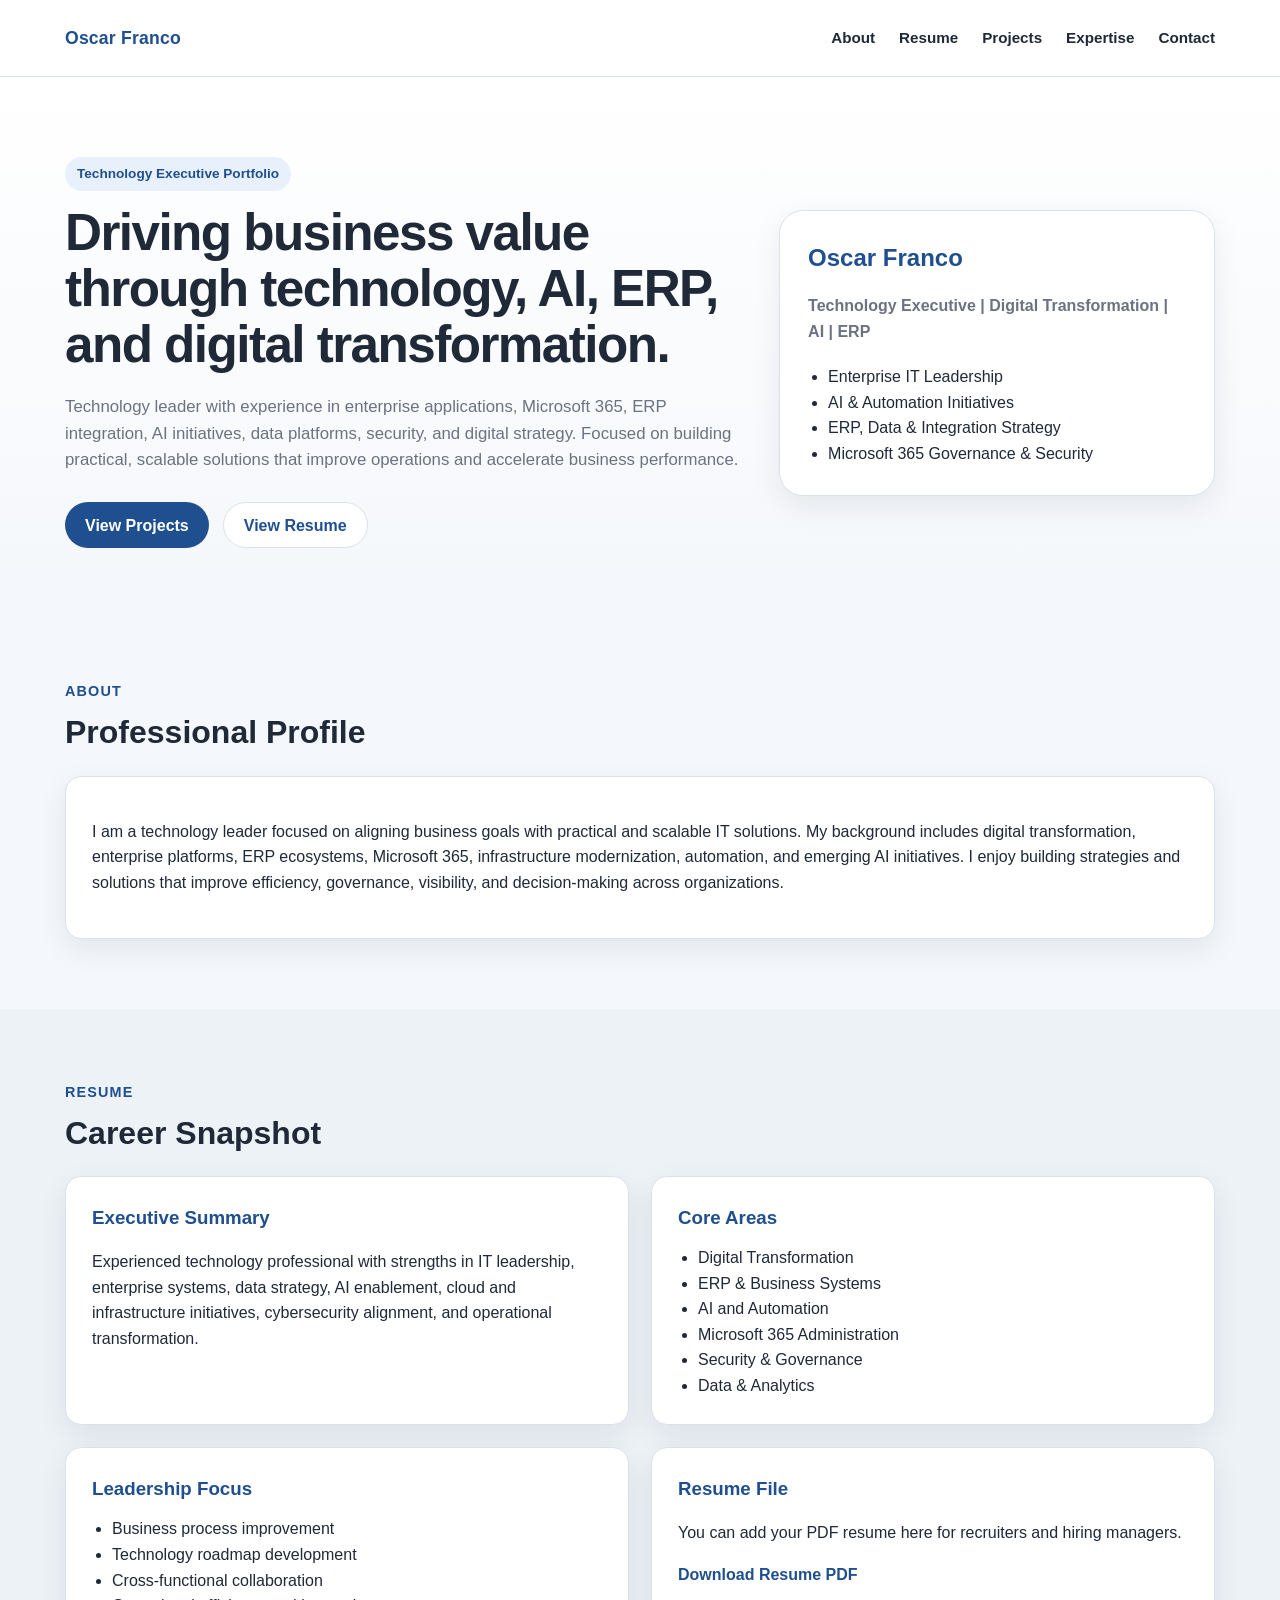
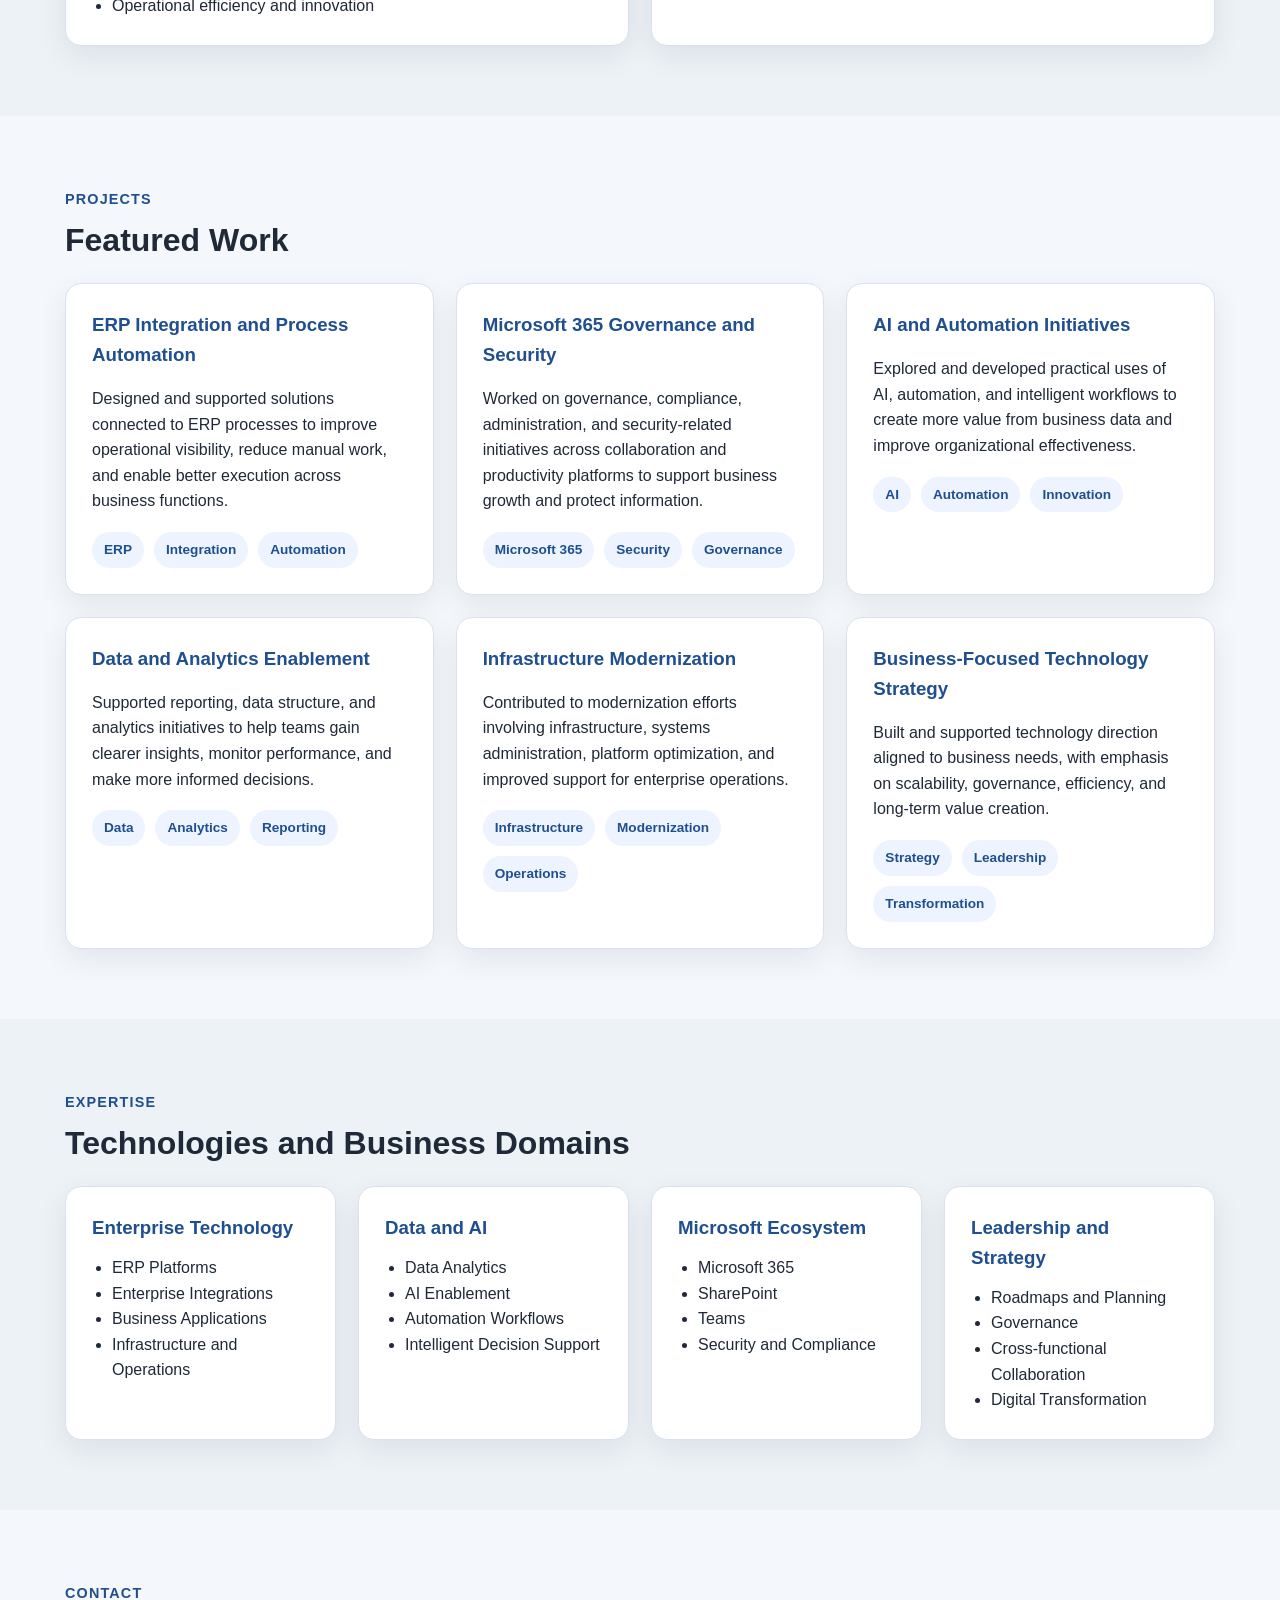
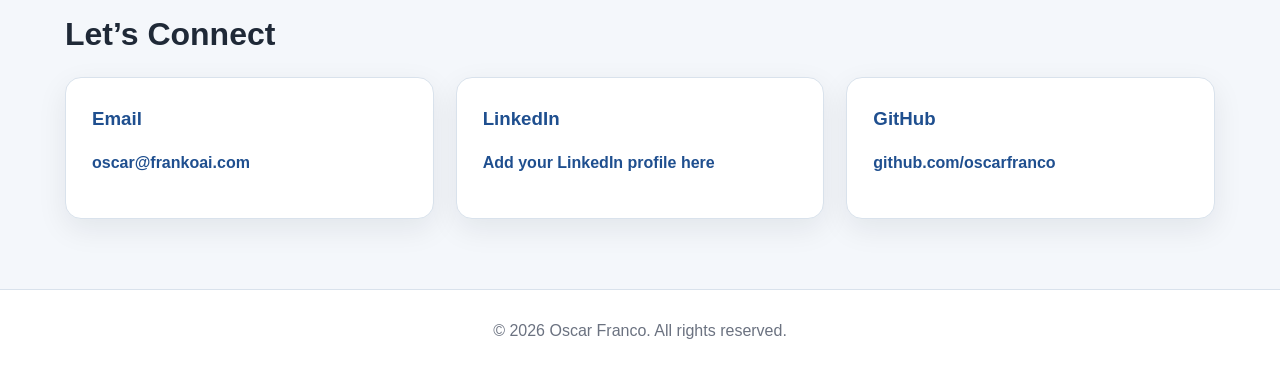
==== index.html @ 8ad83034 "Merge branch 'main' of https://github.com/oscarfrancoo-lang/oscarfranco.github.io" ====
<!DOCTYPE html>
<html lang="en">
<head>
    <meta charset="UTF-8">
    <meta name="viewport" content="width=device-width, initial-scale=1.0">
    <title>Oscar Franco | Technology Executive</title>
    <meta name="description" content="Oscar Franco - Technology Executive specializing in AI, ERP, Digital Transformation, Microsoft 365, Data, and Enterprise Solutions.">
    <link rel="stylesheet" href="css/style.css">
</head>
<body>
    <header class="site-header">
        <div class="container nav-container">
            <div class="brand">
                <a href="#hero">Oscar Franco</a>
            </div>

            <button class="menu-toggle" aria-label="Toggle navigation">☰</button>

            <nav>
                <ul id="nav-list" class="nav-list">
                    <li><a href="#about">About</a></li>
                    <li><a href="#resume">Resume</a></li>
                    <li><a href="#projects">Projects</a></li>
                    <li><a href="#expertise">Expertise</a></li>
                    <li><a href="#contact">Contact</a></li>
                </ul>
            </nav>
        </div>
    </header>

    <main>
        <section id="hero" class="hero">
            <div class="container hero-grid">
                <div class="hero-text">
                    <span class="eyebrow">Technology Executive Portfolio</span>
                    <h1>Driving business value through technology, AI, ERP, and digital transformation.</h1>
                    <p class="hero-description">
                        Technology leader with experience in enterprise applications, Microsoft 365, ERP integration,
                        AI initiatives, data platforms, security, and digital strategy. Focused on building practical,
                        scalable solutions that improve operations and accelerate business performance.
                    </p>

                    <div class="hero-buttons">
                        <a class="btn btn-primary" href="#projects">View Projects</a>
                        <a class="btn btn-secondary" href="#resume">View Resume</a>
                    </div>
                </div>

                <div class="hero-card">
                    <div class="profile-card">
                        <h2>Oscar Franco</h2>
                        <p class="role">Technology Executive | Digital Transformation | AI | ERP</p>
                        <ul class="profile-highlights">
                            <li>Enterprise IT Leadership</li>
                            <li>AI & Automation Initiatives</li>
                            <li>ERP, Data & Integration Strategy</li>
                            <li>Microsoft 365 Governance & Security</li>
                        </ul>
                    </div>
                </div>
            </div>
        </section>

        <section id="about" class="section">
            <div class="container">
                <div class="section-heading">
                    <span class="section-tag">About</span>
                    <h2>Professional Profile</h2>
                </div>
                <div class="card">
                    <p>
                        I am a technology leader focused on aligning business goals with practical and scalable IT solutions.
                        My background includes digital transformation, enterprise platforms, ERP ecosystems, Microsoft 365,
                        infrastructure modernization, automation, and emerging AI initiatives. I enjoy building strategies
                        and solutions that improve efficiency, governance, visibility, and decision-making across organizations.
                    </p>
                </div>
            </div>
        </section>

        <section id="resume" class="section section-alt">
            <div class="container">
                <div class="section-heading">
                    <span class="section-tag">Resume</span>
                    <h2>Career Snapshot</h2>
                </div>

                <div class="resume-grid">
                    <div class="card">
                        <h3>Executive Summary</h3>
                        <p>
                            Experienced technology professional with strengths in IT leadership, enterprise systems,
                            data strategy, AI enablement, cloud and infrastructure initiatives, cybersecurity alignment,
                            and operational transformation.
                        </p>
                    </div>

                    <div class="card">
                        <h3>Core Areas</h3>
                        <ul class="clean-list">
                            <li>Digital Transformation</li>
                            <li>ERP & Business Systems</li>
                            <li>AI and Automation</li>
                            <li>Microsoft 365 Administration</li>
                            <li>Security & Governance</li>
                            <li>Data & Analytics</li>
                        </ul>
                    </div>

                    <div class="card">
                        <h3>Leadership Focus</h3>
                        <ul class="clean-list">
                            <li>Business process improvement</li>
                            <li>Technology roadmap development</li>
                            <li>Cross-functional collaboration</li>
                            <li>Operational efficiency and innovation</li>
                        </ul>
                    </div>

                    <div class="card">
                        <h3>Resume File</h3>
                        <p>You can add your PDF resume here for recruiters and hiring managers.</p>
                        <a class="text-link" href="resume.pdf" target="_blank">Download Resume PDF</a>
                    </div>
                </div>
            </div>
        </section>

        <section id="projects" class="section">
            <div class="container">
                <div class="section-heading">
                    <span class="section-tag">Projects</span>
                    <h2>Featured Work</h2>
                </div>

                <div class="project-grid">
                    <article class="card project-card">
                        <h3>ERP Integration and Process Automation</h3>
                        <p>
                            Designed and supported solutions connected to ERP processes to improve operational visibility,
                            reduce manual work, and enable better execution across business functions.
                        </p>
                        <div class="tags">
                            <span>ERP</span>
                            <span>Integration</span>
                            <span>Automation</span>
                        </div>
                    </article>

                    <article class="card project-card">
                        <h3>Microsoft 365 Governance and Security</h3>
                        <p>
                            Worked on governance, compliance, administration, and security-related initiatives across
                            collaboration and productivity platforms to support business growth and protect information.
                        </p>
                        <div class="tags">
                            <span>Microsoft 365</span>
                            <span>Security</span>
                            <span>Governance</span>
                        </div>
                    </article>

                    <article class="card project-card">
                        <h3>AI and Automation Initiatives</h3>
                        <p>
                            Explored and developed practical uses of AI, automation, and intelligent workflows to create
                            more value from business data and improve organizational effectiveness.
                        </p>
                        <div class="tags">
                            <span>AI</span>
                            <span>Automation</span>
                            <span>Innovation</span>
                        </div>
                    </article>

                    <article class="card project-card">
                        <h3>Data and Analytics Enablement</h3>
                        <p>
                            Supported reporting, data structure, and analytics initiatives to help teams gain clearer insights,
                            monitor performance, and make more informed decisions.
                        </p>
                        <div class="tags">
                            <span>Data</span>
                            <span>Analytics</span>
                            <span>Reporting</span>
                        </div>
                    </article>

                    <article class="card project-card">
                        <h3>Infrastructure Modernization</h3>
                        <p>
                            Contributed to modernization efforts involving infrastructure, systems administration,
                            platform optimization, and improved support for enterprise operations.
                        </p>
                        <div class="tags">
                            <span>Infrastructure</span>
                            <span>Modernization</span>
                            <span>Operations</span>
                        </div>
                    </article>

                    <article class="card project-card">
                        <h3>Business-Focused Technology Strategy</h3>
                        <p>
                            Built and supported technology direction aligned to business needs, with emphasis on
                            scalability, governance, efficiency, and long-term value creation.
                        </p>
                        <div class="tags">
                            <span>Strategy</span>
                            <span>Leadership</span>
                            <span>Transformation</span>
                        </div>
                    </article>
                </div>
            </div>
        </section>

        <section id="expertise" class="section section-alt">
            <div class="container">
                <div class="section-heading">
                    <span class="section-tag">Expertise</span>
                    <h2>Technologies and Business Domains</h2>
                </div>

                <div class="skills-grid">
                    <div class="card">
                        <h3>Enterprise Technology</h3>
                        <ul class="clean-list">
                            <li>ERP Platforms</li>
                            <li>Enterprise Integrations</li>
                            <li>Business Applications</li>
                            <li>Infrastructure and Operations</li>
                        </ul>
                    </div>

                    <div class="card">
                        <h3>Data and AI</h3>
                        <ul class="clean-list">
                            <li>Data Analytics</li>
                            <li>AI Enablement</li>
                            <li>Automation Workflows</li>
                            <li>Intelligent Decision Support</li>
                        </ul>
                    </div>

                    <div class="card">
                        <h3>Microsoft Ecosystem</h3>
                        <ul class="clean-list">
                            <li>Microsoft 365</li>
                            <li>SharePoint</li>
                            <li>Teams</li>
                            <li>Security and Compliance</li>
                        </ul>
                    </div>

                    <div class="card">
                        <h3>Leadership and Strategy</h3>
                        <ul class="clean-list">
                            <li>Roadmaps and Planning</li>
                            <li>Governance</li>
                            <li>Cross-functional Collaboration</li>
                            <li>Digital Transformation</li>
                        </ul>
                    </div>
                </div>
            </div>
        </section>

        <section id="contact" class="section">
            <div class="container">
                <div class="section-heading">
                    <span class="section-tag">Contact</span>
                    <h2>Let’s Connect</h2>
                </div>

                <div class="contact-grid">
                    <div class="card">
                        <h3>Email</h3>
                        <p><a class="text-link" href="mailto:oscar@frankoai.com">oscar@frankoai.com</a></p>
                    </div>

                    <div class="card">
                        <h3>LinkedIn</h3>
                        <p><a class="text-link" href="https://www.linkedin.com" target="_blank">Add your LinkedIn profile here</a></p>
                    </div>

                    <div class="card">
                        <h3>GitHub</h3>
                        <p><a class="text-link" href="https://github.com/oscarfranco" target="_blank">github.com/oscarfranco</a></p>
                    </div>
                </div>
            </div>
        </section>
    </main>

    <footer class="site-footer">
        <div class="container">
            <p>&copy; 2026 Oscar Franco. All rights reserved.</p>
        </div>
    </footer>

    <script src="js/script.js"></script>
</body>
</html>
---- css/style.css ----
:root {
    --bg: #f4f7fb;
    --bg-alt: #edf2f7;
    --surface: #ffffff;
    --text: #1f2937;
    --muted: #6b7280;
    --primary: #1f4f8f;
    --primary-dark: #163b69;
    --border: #d9e2ec;
    --shadow: 0 10px 30px rgba(15, 23, 42, 0.08);
    --radius: 16px;
    --container: 1150px;
}

* {
    box-sizing: border-box;
}

html {
    scroll-behavior: smooth;
}

body {
    margin: 0;
    font-family: "Segoe UI", Tahoma, Arial, sans-serif;
    background: var(--bg);
    color: var(--text);
    line-height: 1.6;
}

img {
    max-width: 100%;
    display: block;
}

a {
    color: inherit;
    text-decoration: none;
}

.container {
    width: min(92%, var(--container));
    margin: 0 auto;
}

.site-header {
    position: sticky;
    top: 0;
    z-index: 1000;
    background: rgba(255, 255, 255, 0.92);
    backdrop-filter: blur(10px);
    border-bottom: 1px solid var(--border);
}

.nav-container {
    display: flex;
    align-items: center;
    justify-content: space-between;
    min-height: 76px;
}

.brand a {
    font-size: 1.1rem;
    font-weight: 700;
    color: var(--primary);
    letter-spacing: 0.2px;
}

.nav-list {
    list-style: none;
    display: flex;
    gap: 24px;
    margin: 0;
    padding: 0;
}

.nav-list a {
    color: var(--text);
    font-weight: 600;
    font-size: 0.95rem;
    transition: color 0.2s ease;
}

.nav-list a:hover {
    color: var(--primary);
}

.menu-toggle {
    display: none;
    font-size: 1.5rem;
    background: transparent;
    border: none;
    cursor: pointer;
    color: var(--primary);
}

.hero {
    padding: 80px 0 60px;
    background:
        linear-gradient(180deg, #ffffff 0%, #f4f7fb 100%);
}

.hero-grid {
    display: grid;
    grid-template-columns: 1.4fr 0.9fr;
    gap: 36px;
    align-items: center;
}

.eyebrow {
    display: inline-block;
    margin-bottom: 14px;
    padding: 6px 12px;
    border-radius: 999px;
    background: #e8f0fb;
    color: var(--primary);
    font-size: 0.85rem;
    font-weight: 700;
}

.hero h1 {
    margin: 0 0 20px;
    font-size: clamp(2.2rem, 4vw, 3.8rem);
    line-height: 1.1;
    letter-spacing: -0.03em;
    max-width: 760px;
}

.hero-description {
    font-size: 1.05rem;
    color: var(--muted);
    max-width: 700px;
    margin-bottom: 28px;
}

.hero-buttons {
    display: flex;
    gap: 14px;
    flex-wrap: wrap;
}

.btn {
    display: inline-flex;
    align-items: center;
    justify-content: center;
    min-height: 46px;
    padding: 0 20px;
    border-radius: 999px;
    font-weight: 700;
    transition: transform 0.2s ease, background 0.2s ease;
}

.btn:hover {
    transform: translateY(-1px);
}

.btn-primary {
    background: var(--primary);
    color: white;
}

.btn-primary:hover {
    background: var(--primary-dark);
}

.btn-secondary {
    background: white;
    color: var(--primary);
    border: 1px solid var(--border);
}

.hero-card {
    display: flex;
    justify-content: center;
}

.profile-card {
    width: 100%;
    background: var(--surface);
    border: 1px solid var(--border);
    border-radius: 24px;
    padding: 28px;
    box-shadow: var(--shadow);
}

.profile-card h2 {
    margin-top: 0;
    margin-bottom: 8px;
    color: var(--primary);
}

.role {
    color: var(--muted);
    font-weight: 600;
    margin-bottom: 20px;
}

.profile-highlights {
    margin: 0;
    padding-left: 20px;
    color: var(--text);
}

.section {
    padding: 70px 0;
}

.section-alt {
    background: var(--bg-alt);
}

.section-heading {
    margin-bottom: 24px;
}

.section-tag {
    display: inline-block;
    margin-bottom: 10px;
    color: var(--primary);
    font-weight: 700;
    font-size: 0.9rem;
    text-transform: uppercase;
    letter-spacing: 0.08em;
}

.section-heading h2 {
    margin: 0;
    font-size: 2rem;
    line-height: 1.2;
}

.card {
    background: var(--surface);
    border: 1px solid var(--border);
    border-radius: var(--radius);
    padding: 26px;
    box-shadow: var(--shadow);
}

.resume-grid,
.project-grid,
.skills-grid,
.contact-grid {
    display: grid;
    gap: 22px;
}

.resume-grid {
    grid-template-columns: repeat(2, minmax(0, 1fr));
}

.project-grid {
    grid-template-columns: repeat(3, minmax(0, 1fr));
}

.skills-grid {
    grid-template-columns: repeat(4, minmax(0, 1fr));
}

.contact-grid {
    grid-template-columns: repeat(3, minmax(0, 1fr));
}

.card h3 {
    margin-top: 0;
    margin-bottom: 12px;
    color: var(--primary);
}

.clean-list {
    margin: 0;
    padding-left: 20px;
}

.project-card p {
    margin-bottom: 18px;
}

.tags {
    display: flex;
    flex-wrap: wrap;
    gap: 10px;
}

.tags span {
    display: inline-block;
    padding: 7px 12px;
    border-radius: 999px;
    background: #edf4ff;
    color: var(--primary);
    font-size: 0.85rem;
    font-weight: 700;
}

.text-link {
    color: var(--primary);
    font-weight: 700;
}

.text-link:hover {
    text-decoration: underline;
}

.site-footer {
    padding: 28px 0;
    border-top: 1px solid var(--border);
    background: white;
}

.site-footer p {
    margin: 0;
    color: var(--muted);
    text-align: center;
}

@media (max-width: 1024px) {
    .hero-grid,
    .project-grid,
    .skills-grid,
    .contact-grid,
    .resume-grid {
        grid-template-columns: 1fr 1fr;
    }
}

@media (max-width: 768px) {
    .menu-toggle {
        display: block;
    }

    .nav-list {
        position: absolute;
        top: 76px;
        right: 4%;
        left: 4%;
        display: none;
        flex-direction: column;
        gap: 14px;
        padding: 18px;
        background: white;
        border: 1px solid var(--border);
        border-radius: 16px;
        box-shadow: var(--shadow);
    }

    .nav-list.active {
        display: flex;
    }

    .hero {
        padding-top: 48px;
    }

    .hero-grid,
    .project-grid,
    .skills-grid,
    .contact-grid,
    .resume-grid {
        grid-template-columns: 1fr;
    }

    .hero h1 {
        font-size: 2.2rem;
    }

    .section {
        padding: 56px 0;
    }
}
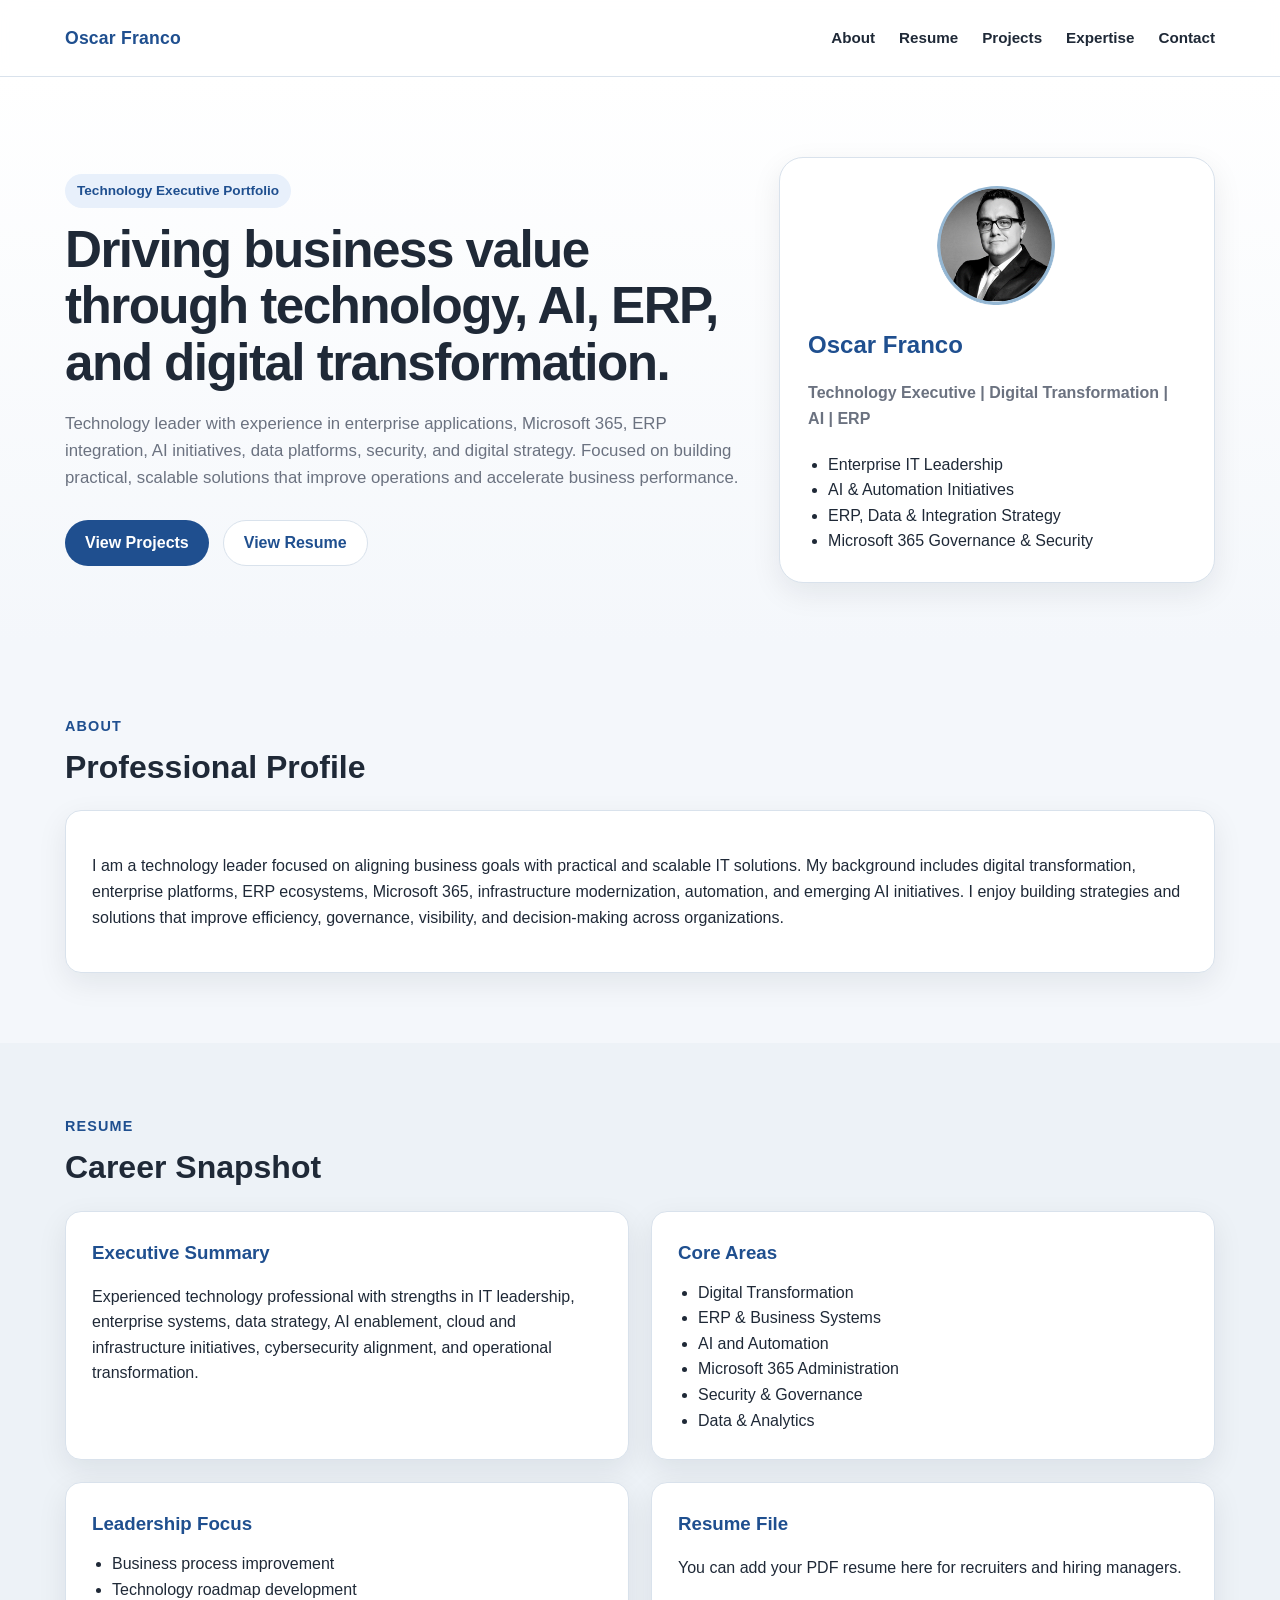
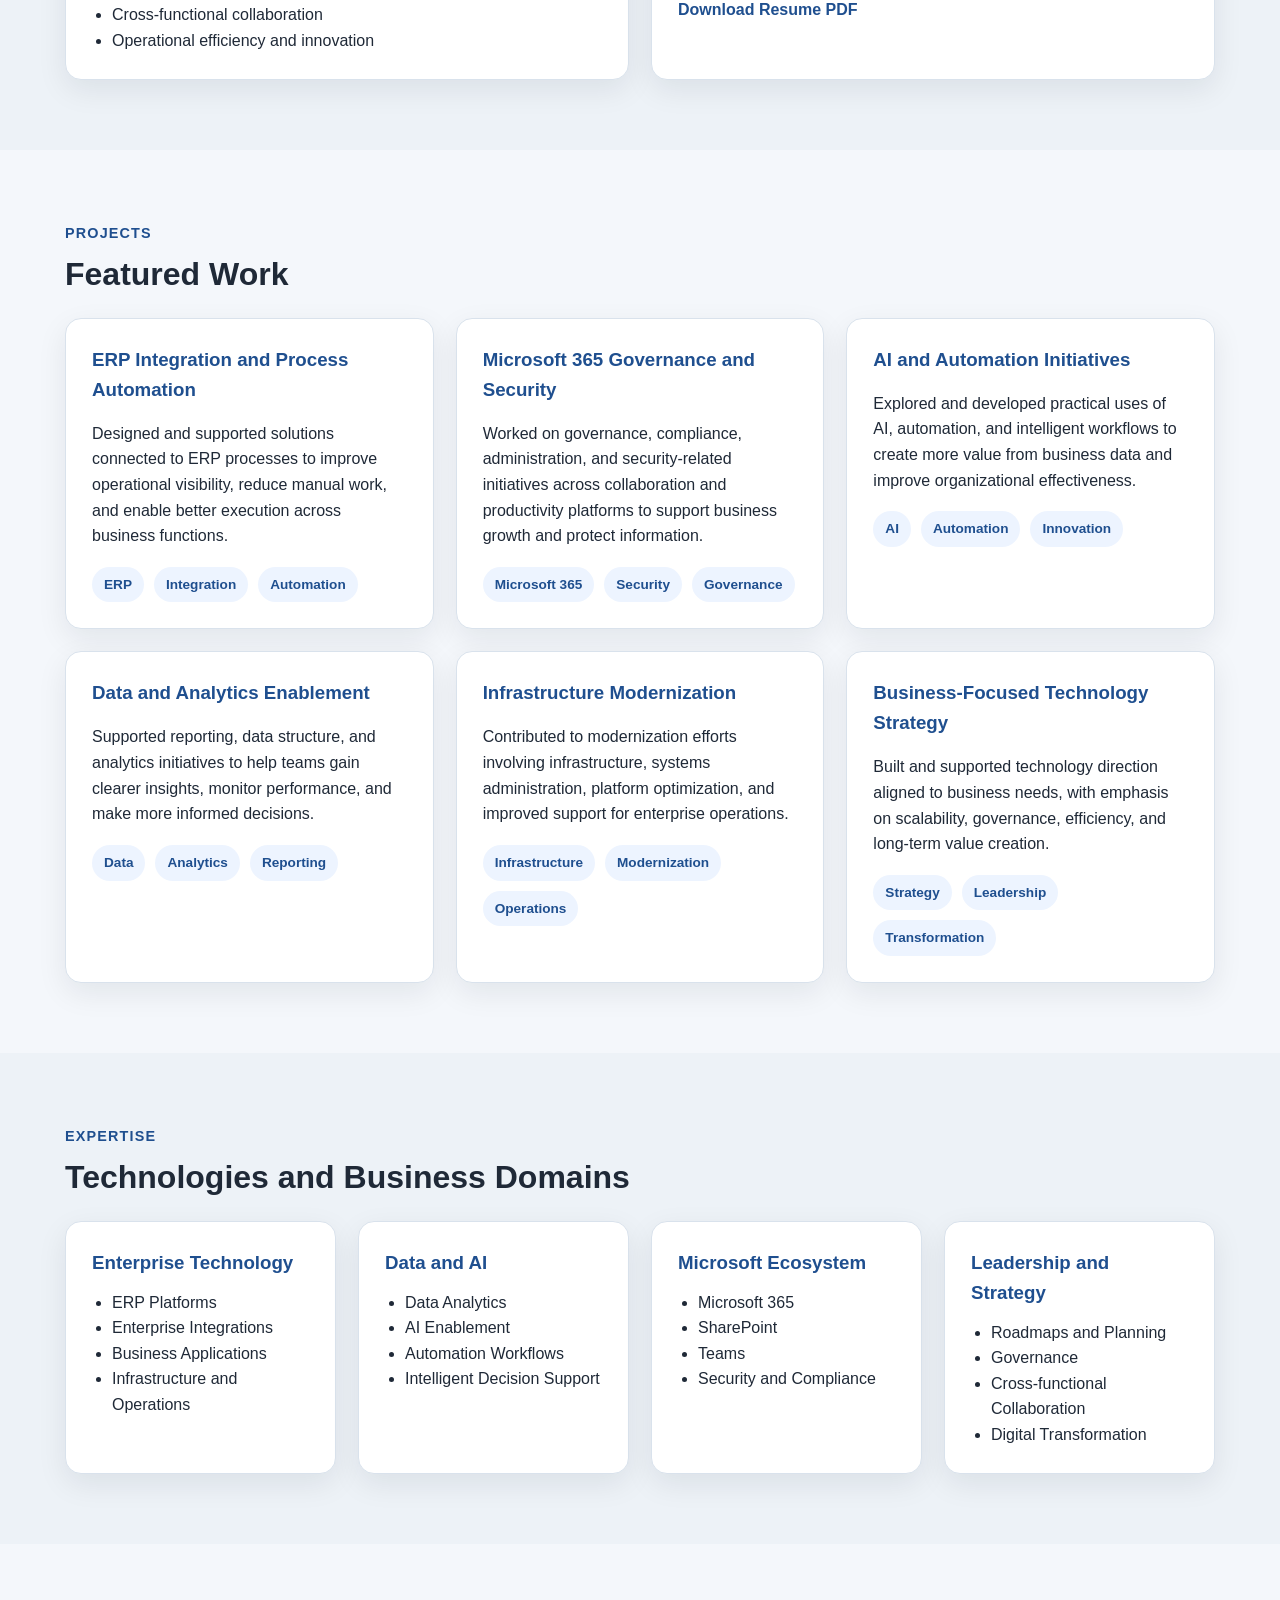
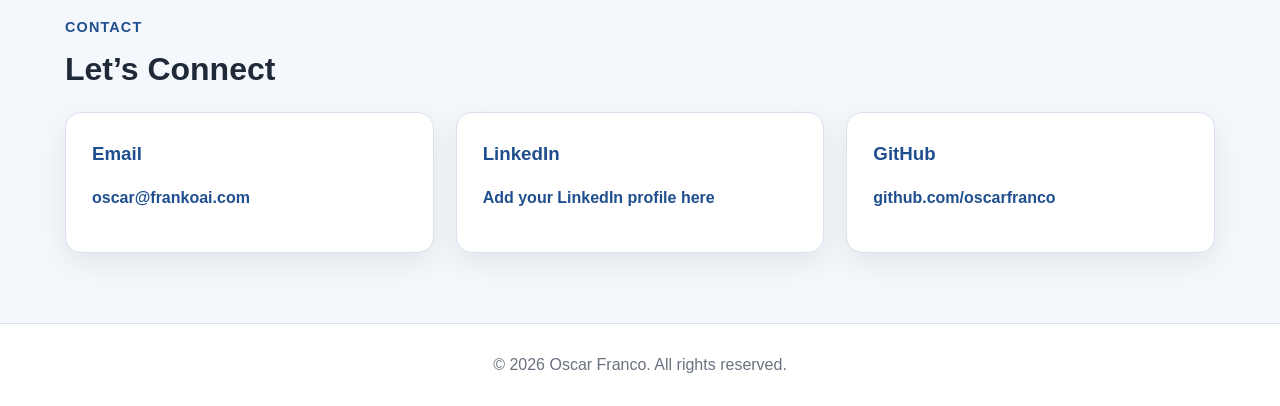
==== commit 46c8bc3c: "Add profile image, placeholder, and photo styles Add a homepage profile photo and placeholder assets" ====
--- a/index.html
+++ b/index.html
@@ -48,6 +48,7 @@
 
                 <div class="hero-card">
                     <div class="profile-card">
+                        <img src="images/oscar.png" alt="Oscar Franco" class="profile-photo">
                         <h2>Oscar Franco</h2>
                         <p class="role">Technology Executive | Digital Transformation | AI | ERP</p>
                         <ul class="profile-highlights">
--- a/css/style.css
+++ b/css/style.css
@@ -182,6 +182,15 @@
     border-radius: 24px;
     padding: 28px;
     box-shadow: var(--shadow);
+}
+
+.profile-photo {
+    width: 120px;
+    height: 120px;
+    border-radius: 50%;
+    object-fit: cover;
+    margin: 0 auto 20px;
+    display: block;
 }
 
 .profile-card h2 {
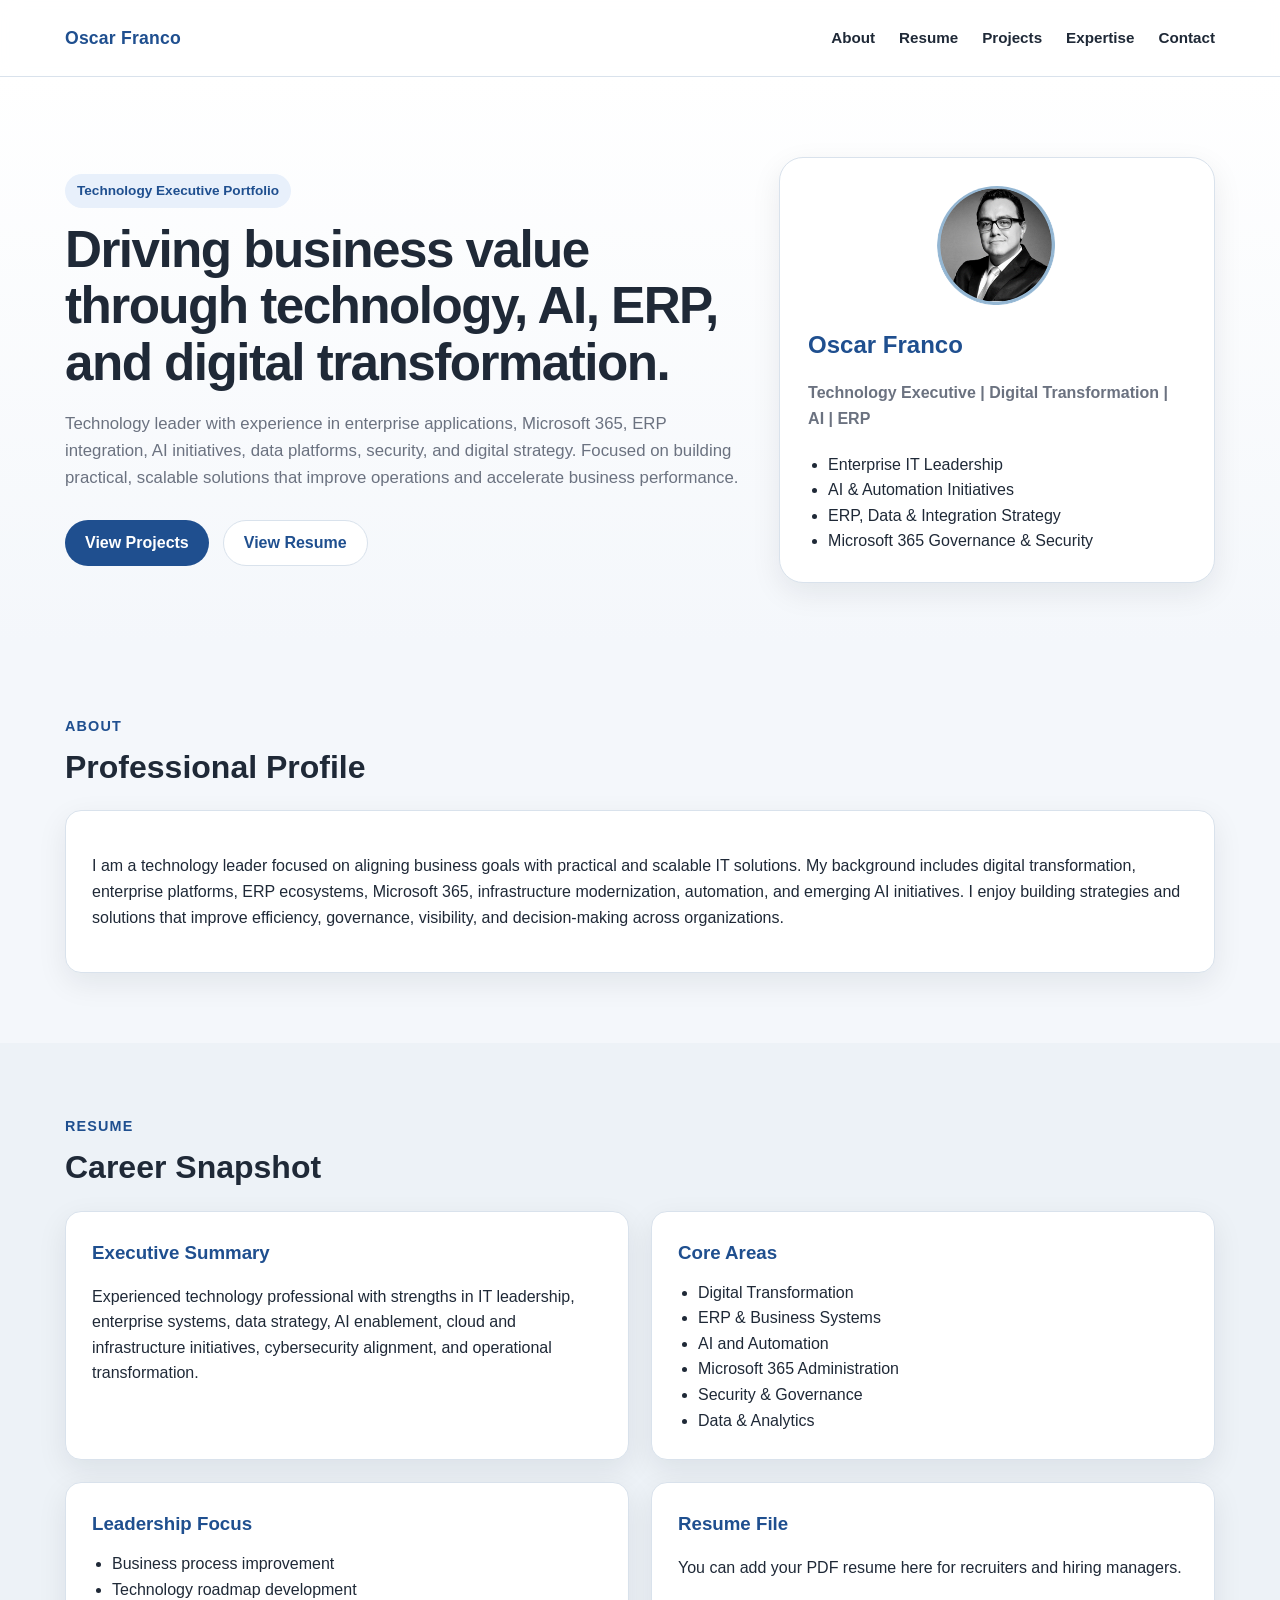
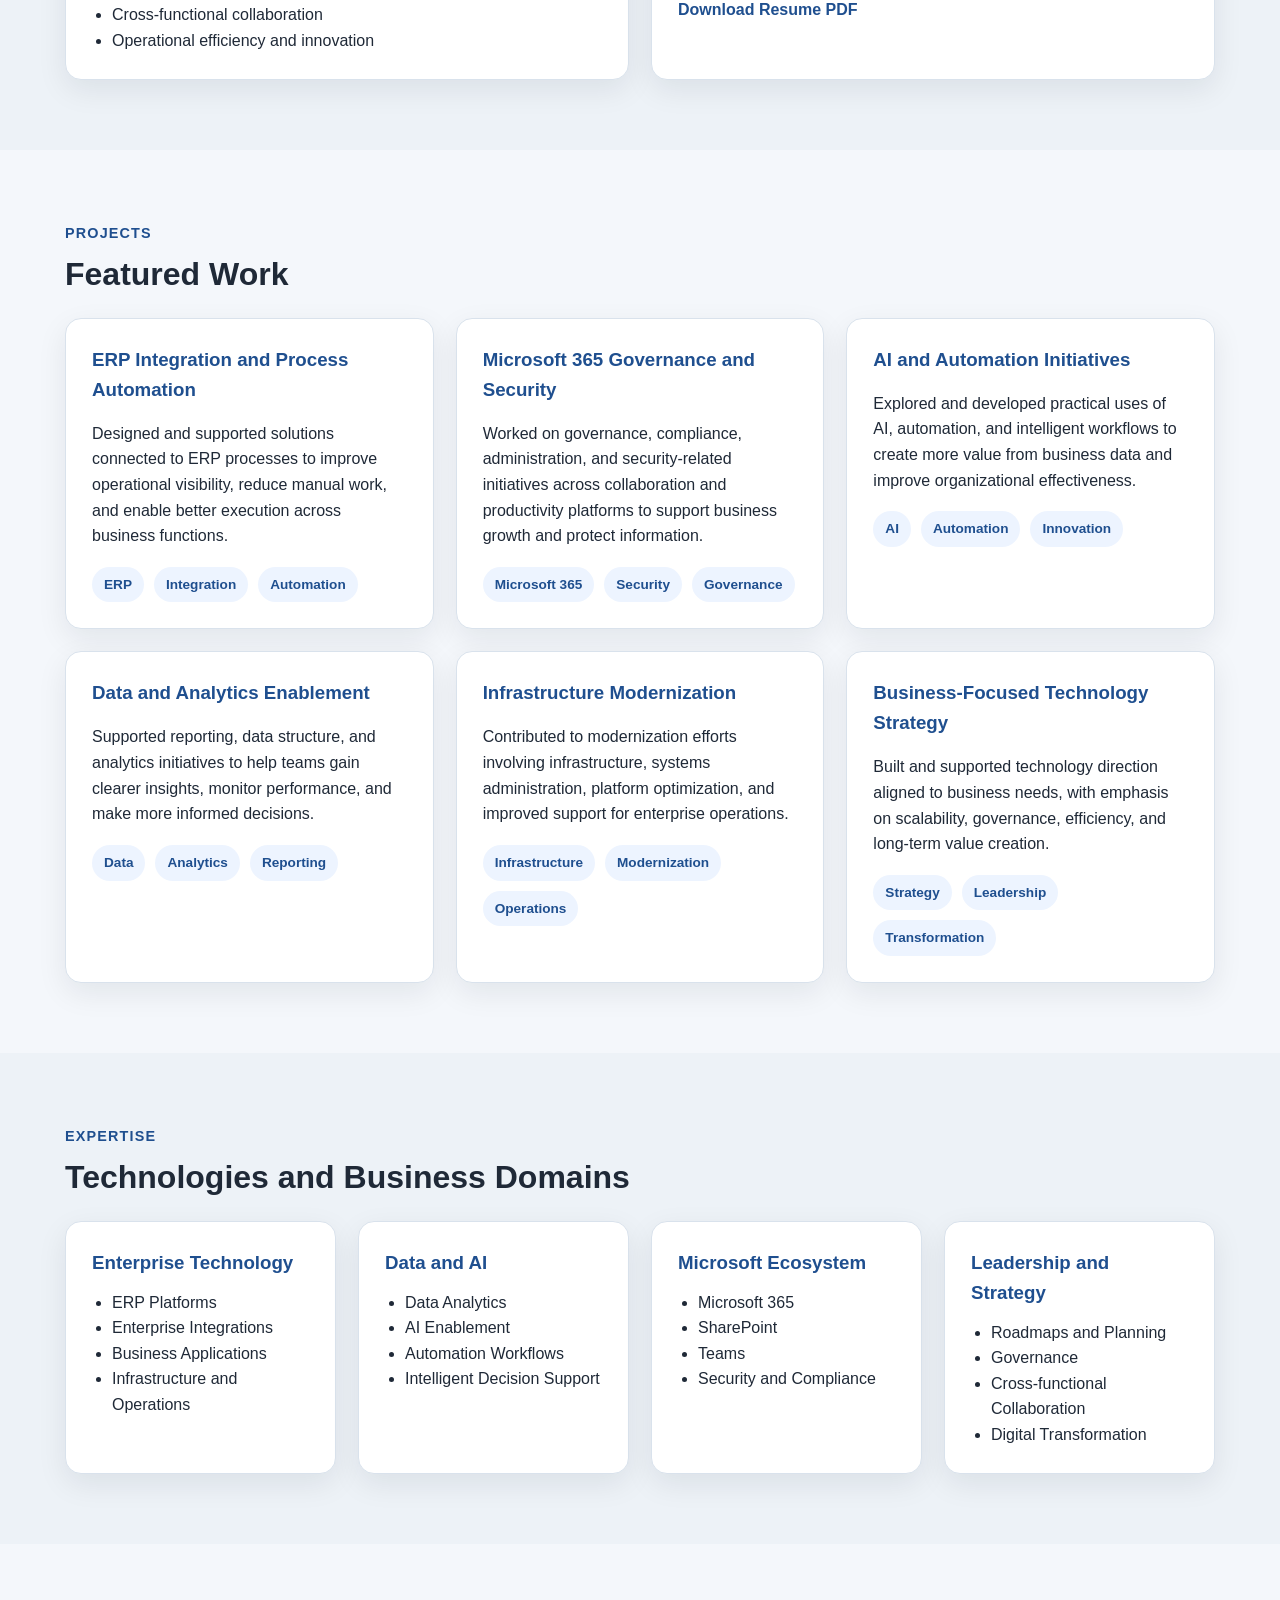
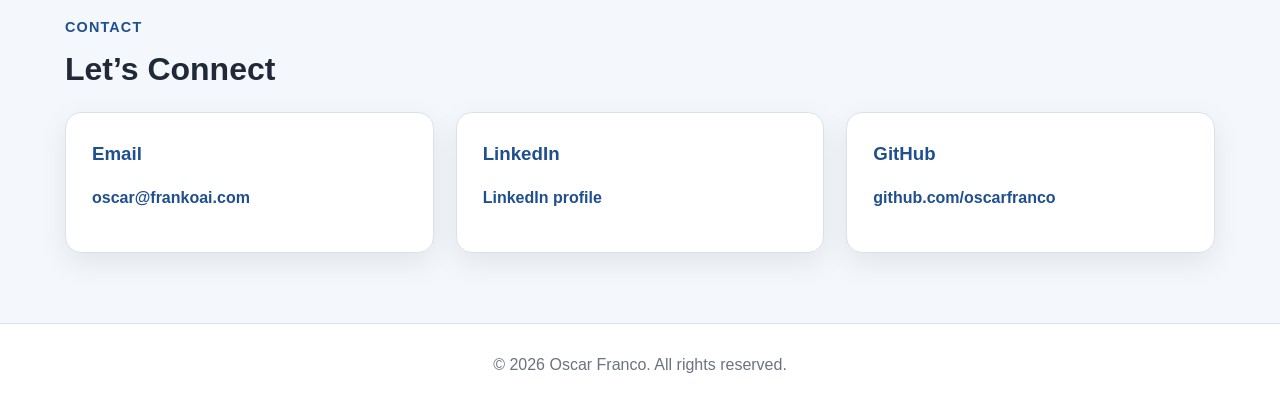
==== commit d88766ab: "Update LinkedIn link to personal profile Replace the generic LinkedIn URL and placeholder text in in" ====
--- a/index.html
+++ b/index.html
@@ -282,7 +282,7 @@
 
                     <div class="card">
                         <h3>LinkedIn</h3>
-                        <p><a class="text-link" href="https://www.linkedin.com" target="_blank">Add your LinkedIn profile here</a></p>
+                        <p><a class="text-link" href="https://www.linkedin.com/in/oscar-roberto-franco-gonzalez" target="_blank">LinkedIn profile </a></p>
                     </div>
 
                     <div class="card">
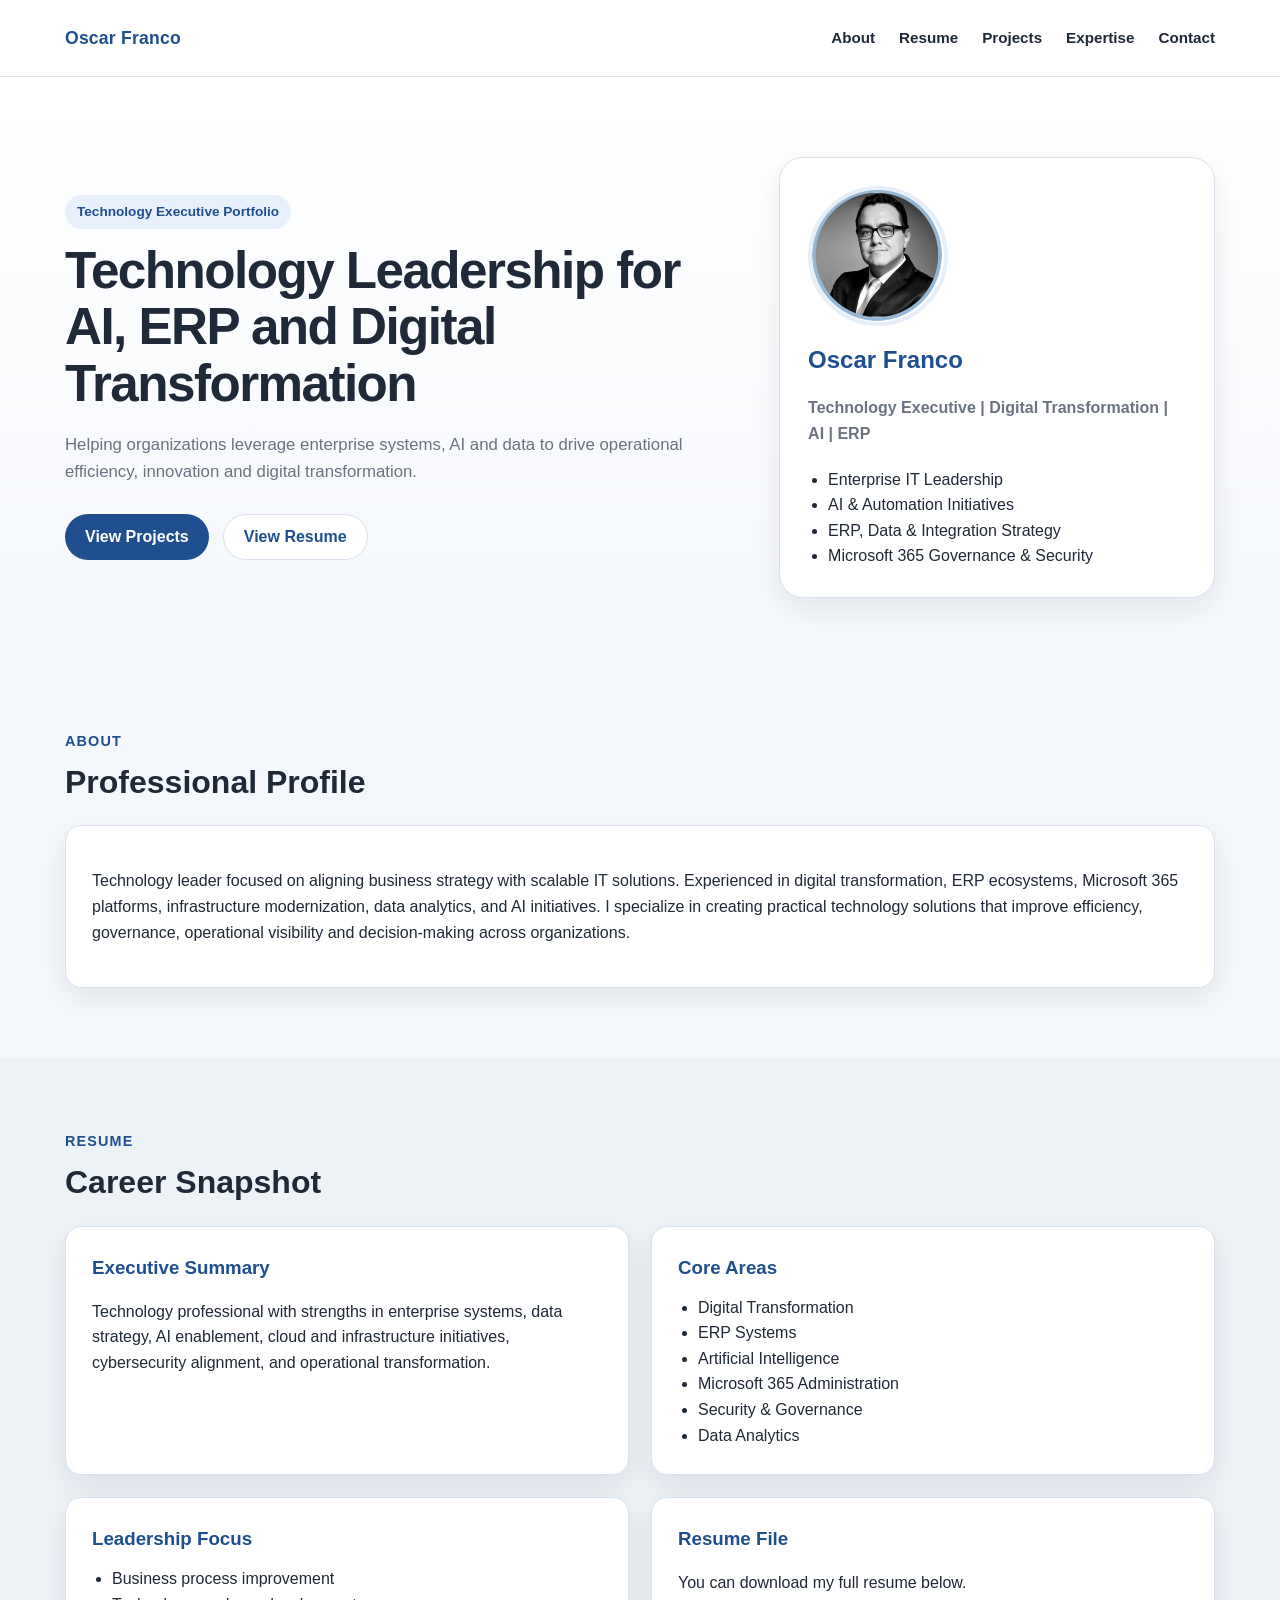
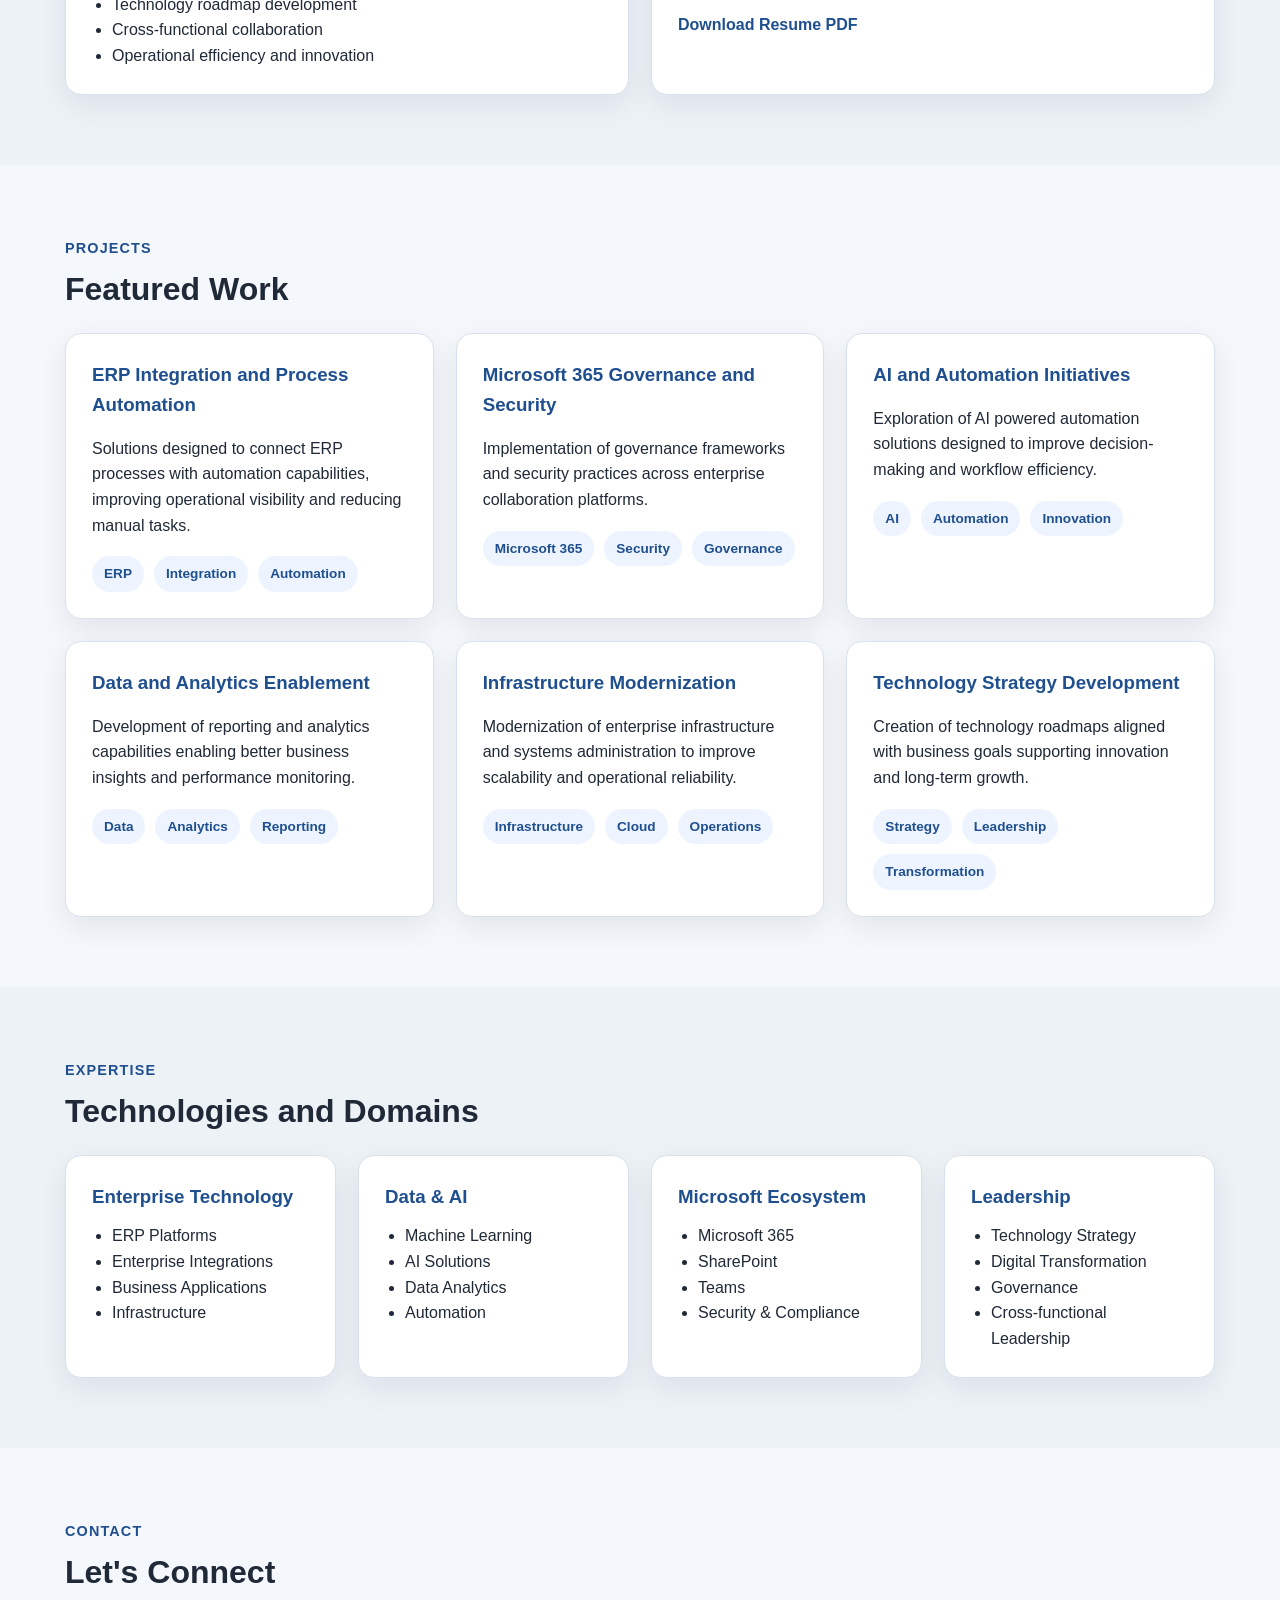
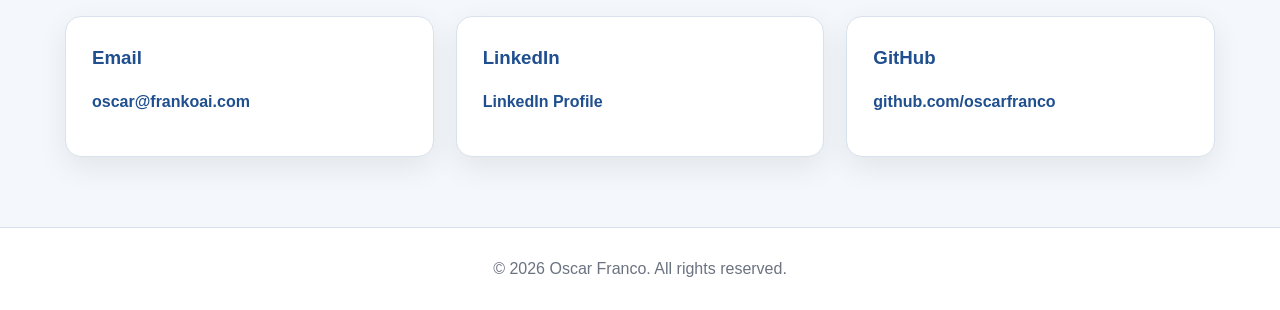
==== commit 52ce5bf1: "Update profile photo styles and refresh content Increase profile photo size and add border (css/styl" ====
--- a/index.html
+++ b/index.html
@@ -1,305 +1,622 @@
 <!DOCTYPE html>
 <html lang="en">
+
 <head>
-    <meta charset="UTF-8">
-    <meta name="viewport" content="width=device-width, initial-scale=1.0">
-    <title>Oscar Franco | Technology Executive</title>
-    <meta name="description" content="Oscar Franco - Technology Executive specializing in AI, ERP, Digital Transformation, Microsoft 365, Data, and Enterprise Solutions.">
-    <link rel="stylesheet" href="css/style.css">
+<meta charset="UTF-8">
+<meta name="viewport" content="width=device-width, initial-scale=1.0">
+
+<title>Oscar Franco | Technology Executive</title>
+
+<meta name="description" content="Oscar Franco - Technology Executive specializing in AI, ERP, Digital Transformation, Microsoft 365, Data, and Enterprise Solutions.">
+
+<link rel="stylesheet" href="css/style.css">
 </head>
+
+
 <body>
-    <header class="site-header">
-        <div class="container nav-container">
-            <div class="brand">
-                <a href="#hero">Oscar Franco</a>
-            </div>
-
-            <button class="menu-toggle" aria-label="Toggle navigation">☰</button>
-
-            <nav>
-                <ul id="nav-list" class="nav-list">
-                    <li><a href="#about">About</a></li>
-                    <li><a href="#resume">Resume</a></li>
-                    <li><a href="#projects">Projects</a></li>
-                    <li><a href="#expertise">Expertise</a></li>
-                    <li><a href="#contact">Contact</a></li>
-                </ul>
-            </nav>
-        </div>
-    </header>
-
-    <main>
-        <section id="hero" class="hero">
-            <div class="container hero-grid">
-                <div class="hero-text">
-                    <span class="eyebrow">Technology Executive Portfolio</span>
-                    <h1>Driving business value through technology, AI, ERP, and digital transformation.</h1>
-                    <p class="hero-description">
-                        Technology leader with experience in enterprise applications, Microsoft 365, ERP integration,
-                        AI initiatives, data platforms, security, and digital strategy. Focused on building practical,
-                        scalable solutions that improve operations and accelerate business performance.
-                    </p>
-
-                    <div class="hero-buttons">
-                        <a class="btn btn-primary" href="#projects">View Projects</a>
-                        <a class="btn btn-secondary" href="#resume">View Resume</a>
-                    </div>
-                </div>
-
-                <div class="hero-card">
-                    <div class="profile-card">
-                        <img src="images/oscar.png" alt="Oscar Franco" class="profile-photo">
-                        <h2>Oscar Franco</h2>
-                        <p class="role">Technology Executive | Digital Transformation | AI | ERP</p>
-                        <ul class="profile-highlights">
-                            <li>Enterprise IT Leadership</li>
-                            <li>AI & Automation Initiatives</li>
-                            <li>ERP, Data & Integration Strategy</li>
-                            <li>Microsoft 365 Governance & Security</li>
-                        </ul>
-                    </div>
-                </div>
-            </div>
-        </section>
-
-        <section id="about" class="section">
-            <div class="container">
-                <div class="section-heading">
-                    <span class="section-tag">About</span>
-                    <h2>Professional Profile</h2>
-                </div>
-                <div class="card">
-                    <p>
-                        I am a technology leader focused on aligning business goals with practical and scalable IT solutions.
-                        My background includes digital transformation, enterprise platforms, ERP ecosystems, Microsoft 365,
-                        infrastructure modernization, automation, and emerging AI initiatives. I enjoy building strategies
-                        and solutions that improve efficiency, governance, visibility, and decision-making across organizations.
-                    </p>
-                </div>
-            </div>
-        </section>
-
-        <section id="resume" class="section section-alt">
-            <div class="container">
-                <div class="section-heading">
-                    <span class="section-tag">Resume</span>
-                    <h2>Career Snapshot</h2>
-                </div>
-
-                <div class="resume-grid">
-                    <div class="card">
-                        <h3>Executive Summary</h3>
-                        <p>
-                            Experienced technology professional with strengths in IT leadership, enterprise systems,
-                            data strategy, AI enablement, cloud and infrastructure initiatives, cybersecurity alignment,
-                            and operational transformation.
-                        </p>
-                    </div>
-
-                    <div class="card">
-                        <h3>Core Areas</h3>
-                        <ul class="clean-list">
-                            <li>Digital Transformation</li>
-                            <li>ERP & Business Systems</li>
-                            <li>AI and Automation</li>
-                            <li>Microsoft 365 Administration</li>
-                            <li>Security & Governance</li>
-                            <li>Data & Analytics</li>
-                        </ul>
-                    </div>
-
-                    <div class="card">
-                        <h3>Leadership Focus</h3>
-                        <ul class="clean-list">
-                            <li>Business process improvement</li>
-                            <li>Technology roadmap development</li>
-                            <li>Cross-functional collaboration</li>
-                            <li>Operational efficiency and innovation</li>
-                        </ul>
-                    </div>
-
-                    <div class="card">
-                        <h3>Resume File</h3>
-                        <p>You can add your PDF resume here for recruiters and hiring managers.</p>
-                        <a class="text-link" href="resume.pdf" target="_blank">Download Resume PDF</a>
-                    </div>
-                </div>
-            </div>
-        </section>
-
-        <section id="projects" class="section">
-            <div class="container">
-                <div class="section-heading">
-                    <span class="section-tag">Projects</span>
-                    <h2>Featured Work</h2>
-                </div>
-
-                <div class="project-grid">
-                    <article class="card project-card">
-                        <h3>ERP Integration and Process Automation</h3>
-                        <p>
-                            Designed and supported solutions connected to ERP processes to improve operational visibility,
-                            reduce manual work, and enable better execution across business functions.
-                        </p>
-                        <div class="tags">
-                            <span>ERP</span>
-                            <span>Integration</span>
-                            <span>Automation</span>
-                        </div>
-                    </article>
-
-                    <article class="card project-card">
-                        <h3>Microsoft 365 Governance and Security</h3>
-                        <p>
-                            Worked on governance, compliance, administration, and security-related initiatives across
-                            collaboration and productivity platforms to support business growth and protect information.
-                        </p>
-                        <div class="tags">
-                            <span>Microsoft 365</span>
-                            <span>Security</span>
-                            <span>Governance</span>
-                        </div>
-                    </article>
-
-                    <article class="card project-card">
-                        <h3>AI and Automation Initiatives</h3>
-                        <p>
-                            Explored and developed practical uses of AI, automation, and intelligent workflows to create
-                            more value from business data and improve organizational effectiveness.
-                        </p>
-                        <div class="tags">
-                            <span>AI</span>
-                            <span>Automation</span>
-                            <span>Innovation</span>
-                        </div>
-                    </article>
-
-                    <article class="card project-card">
-                        <h3>Data and Analytics Enablement</h3>
-                        <p>
-                            Supported reporting, data structure, and analytics initiatives to help teams gain clearer insights,
-                            monitor performance, and make more informed decisions.
-                        </p>
-                        <div class="tags">
-                            <span>Data</span>
-                            <span>Analytics</span>
-                            <span>Reporting</span>
-                        </div>
-                    </article>
-
-                    <article class="card project-card">
-                        <h3>Infrastructure Modernization</h3>
-                        <p>
-                            Contributed to modernization efforts involving infrastructure, systems administration,
-                            platform optimization, and improved support for enterprise operations.
-                        </p>
-                        <div class="tags">
-                            <span>Infrastructure</span>
-                            <span>Modernization</span>
-                            <span>Operations</span>
-                        </div>
-                    </article>
-
-                    <article class="card project-card">
-                        <h3>Business-Focused Technology Strategy</h3>
-                        <p>
-                            Built and supported technology direction aligned to business needs, with emphasis on
-                            scalability, governance, efficiency, and long-term value creation.
-                        </p>
-                        <div class="tags">
-                            <span>Strategy</span>
-                            <span>Leadership</span>
-                            <span>Transformation</span>
-                        </div>
-                    </article>
-                </div>
-            </div>
-        </section>
-
-        <section id="expertise" class="section section-alt">
-            <div class="container">
-                <div class="section-heading">
-                    <span class="section-tag">Expertise</span>
-                    <h2>Technologies and Business Domains</h2>
-                </div>
-
-                <div class="skills-grid">
-                    <div class="card">
-                        <h3>Enterprise Technology</h3>
-                        <ul class="clean-list">
-                            <li>ERP Platforms</li>
-                            <li>Enterprise Integrations</li>
-                            <li>Business Applications</li>
-                            <li>Infrastructure and Operations</li>
-                        </ul>
-                    </div>
-
-                    <div class="card">
-                        <h3>Data and AI</h3>
-                        <ul class="clean-list">
-                            <li>Data Analytics</li>
-                            <li>AI Enablement</li>
-                            <li>Automation Workflows</li>
-                            <li>Intelligent Decision Support</li>
-                        </ul>
-                    </div>
-
-                    <div class="card">
-                        <h3>Microsoft Ecosystem</h3>
-                        <ul class="clean-list">
-                            <li>Microsoft 365</li>
-                            <li>SharePoint</li>
-                            <li>Teams</li>
-                            <li>Security and Compliance</li>
-                        </ul>
-                    </div>
-
-                    <div class="card">
-                        <h3>Leadership and Strategy</h3>
-                        <ul class="clean-list">
-                            <li>Roadmaps and Planning</li>
-                            <li>Governance</li>
-                            <li>Cross-functional Collaboration</li>
-                            <li>Digital Transformation</li>
-                        </ul>
-                    </div>
-                </div>
-            </div>
-        </section>
-
-        <section id="contact" class="section">
-            <div class="container">
-                <div class="section-heading">
-                    <span class="section-tag">Contact</span>
-                    <h2>Let’s Connect</h2>
-                </div>
-
-                <div class="contact-grid">
-                    <div class="card">
-                        <h3>Email</h3>
-                        <p><a class="text-link" href="mailto:oscar@frankoai.com">oscar@frankoai.com</a></p>
-                    </div>
-
-                    <div class="card">
-                        <h3>LinkedIn</h3>
-                        <p><a class="text-link" href="https://www.linkedin.com/in/oscar-roberto-franco-gonzalez" target="_blank">LinkedIn profile </a></p>
-                    </div>
-
-                    <div class="card">
-                        <h3>GitHub</h3>
-                        <p><a class="text-link" href="https://github.com/oscarfranco" target="_blank">github.com/oscarfranco</a></p>
-                    </div>
-                </div>
-            </div>
-        </section>
-    </main>
-
-    <footer class="site-footer">
-        <div class="container">
-            <p>&copy; 2026 Oscar Franco. All rights reserved.</p>
-        </div>
-    </footer>
-
-    <script src="js/script.js"></script>
+
+<header class="site-header">
+
+<div class="container nav-container">
+
+<div class="brand">
+<a href="#hero">Oscar Franco</a>
+</div>
+
+<button class="menu-toggle" aria-label="Toggle navigation">☰</button>
+
+<nav>
+<ul id="nav-list" class="nav-list">
+
+<li><a href="#about">About</a></li>
+
+<li><a href="#resume">Resume</a></li>
+
+<li><a href="#projects">Projects</a></li>
+
+<li><a href="#expertise">Expertise</a></li>
+
+<li><a href="#contact">Contact</a></li>
+
+</ul>
+</nav>
+
+</div>
+
+</header>
+
+
+
+<main>
+
+
+<section id="hero" class="hero">
+
+<div class="container hero-grid">
+
+<div class="hero-text">
+
+<span class="eyebrow">Technology Executive Portfolio</span>
+
+<h1>
+Technology Leadership for AI, ERP and Digital Transformation
+</h1>
+
+<p class="hero-description">
+
+Helping organizations leverage enterprise systems, AI and data to drive
+operational efficiency, innovation and digital transformation.
+
+</p>
+
+<div class="hero-buttons">
+
+<a class="btn btn-primary" href="#projects">View Projects</a>
+
+<a class="btn btn-secondary" href="#resume">View Resume</a>
+
+</div>
+
+</div>
+
+
+
+<div class="hero-card">
+
+<div class="profile-card">
+
+<img src="images/oscar.png" alt="Oscar Franco" class="profile-photo">
+
+<h2>Oscar Franco</h2>
+
+<p class="role">
+Technology Executive | Digital Transformation | AI | ERP
+</p>
+
+<ul class="profile-highlights">
+
+<li>Enterprise IT Leadership</li>
+
+<li>AI & Automation Initiatives</li>
+
+<li>ERP, Data & Integration Strategy</li>
+
+<li>Microsoft 365 Governance & Security</li>
+
+</ul>
+
+</div>
+
+</div>
+
+</div>
+
+</section>
+
+
+
+<section id="about" class="section">
+
+<div class="container">
+
+<div class="section-heading">
+
+<span class="section-tag">About</span>
+
+<h2>Professional Profile</h2>
+
+</div>
+
+
+<div class="card">
+
+<p>
+
+Technology leader focused on aligning business strategy with scalable IT
+solutions. Experienced in digital transformation, ERP ecosystems,
+Microsoft 365 platforms, infrastructure modernization, data analytics,
+and AI initiatives.
+
+I specialize in creating practical technology solutions that improve
+efficiency, governance, operational visibility and decision-making
+across organizations.
+
+</p>
+
+</div>
+
+</div>
+
+</section>
+
+
+
+<section id="resume" class="section section-alt">
+
+<div class="container">
+
+<div class="section-heading">
+
+<span class="section-tag">Resume</span>
+
+<h2>Career Snapshot</h2>
+
+</div>
+
+
+<div class="resume-grid">
+
+<div class="card">
+
+<h3>Executive Summary</h3>
+
+<p>
+
+Technology professional with strengths in enterprise systems,
+data strategy, AI enablement, cloud and infrastructure initiatives,
+cybersecurity alignment, and operational transformation.
+
+</p>
+
+</div>
+
+
+<div class="card">
+
+<h3>Core Areas</h3>
+
+<ul class="clean-list">
+
+<li>Digital Transformation</li>
+
+<li>ERP Systems</li>
+
+<li>Artificial Intelligence</li>
+
+<li>Microsoft 365 Administration</li>
+
+<li>Security & Governance</li>
+
+<li>Data Analytics</li>
+
+</ul>
+
+</div>
+
+
+
+<div class="card">
+
+<h3>Leadership Focus</h3>
+
+<ul class="clean-list">
+
+<li>Business process improvement</li>
+
+<li>Technology roadmap development</li>
+
+<li>Cross-functional collaboration</li>
+
+<li>Operational efficiency and innovation</li>
+
+</ul>
+
+</div>
+
+
+
+<div class="card">
+
+<h3>Resume File</h3>
+
+<p>You can download my full resume below.</p>
+
+<a class="text-link" href="resume.pdf" target="_blank">
+
+Download Resume PDF
+
+</a>
+
+</div>
+
+</div>
+
+</div>
+
+</section>
+
+
+
+<section id="projects" class="section">
+
+<div class="container">
+
+<div class="section-heading">
+
+<span class="section-tag">Projects</span>
+
+<h2>Featured Work</h2>
+
+</div>
+
+
+<div class="project-grid">
+
+
+<article class="card project-card">
+
+<h3>ERP Integration and Process Automation</h3>
+
+<p>
+
+Solutions designed to connect ERP processes with automation
+capabilities, improving operational visibility and reducing manual
+tasks.
+
+</p>
+
+<div class="tags">
+
+<span>ERP</span>
+
+<span>Integration</span>
+
+<span>Automation</span>
+
+</div>
+
+</article>
+
+
+
+<article class="card project-card">
+
+<h3>Microsoft 365 Governance and Security</h3>
+
+<p>
+
+Implementation of governance frameworks and security practices across
+enterprise collaboration platforms.
+
+</p>
+
+<div class="tags">
+
+<span>Microsoft 365</span>
+
+<span>Security</span>
+
+<span>Governance</span>
+
+</div>
+
+</article>
+
+
+
+<article class="card project-card">
+
+<h3>AI and Automation Initiatives</h3>
+
+<p>
+
+Exploration of AI powered automation solutions designed to improve
+decision-making and workflow efficiency.
+
+</p>
+
+<div class="tags">
+
+<span>AI</span>
+
+<span>Automation</span>
+
+<span>Innovation</span>
+
+</div>
+
+</article>
+
+
+
+<article class="card project-card">
+
+<h3>Data and Analytics Enablement</h3>
+
+<p>
+
+Development of reporting and analytics capabilities enabling better
+business insights and performance monitoring.
+
+</p>
+
+<div class="tags">
+
+<span>Data</span>
+
+<span>Analytics</span>
+
+<span>Reporting</span>
+
+</div>
+
+</article>
+
+
+
+<article class="card project-card">
+
+<h3>Infrastructure Modernization</h3>
+
+<p>
+
+Modernization of enterprise infrastructure and systems administration
+to improve scalability and operational reliability.
+
+</p>
+
+<div class="tags">
+
+<span>Infrastructure</span>
+
+<span>Cloud</span>
+
+<span>Operations</span>
+
+</div>
+
+</article>
+
+
+
+<article class="card project-card">
+
+<h3>Technology Strategy Development</h3>
+
+<p>
+
+Creation of technology roadmaps aligned with business goals
+supporting innovation and long-term growth.
+
+</p>
+
+<div class="tags">
+
+<span>Strategy</span>
+
+<span>Leadership</span>
+
+<span>Transformation</span>
+
+</div>
+
+</article>
+
+</div>
+
+</div>
+
+</section>
+
+
+
+<section id="expertise" class="section section-alt">
+
+<div class="container">
+
+<div class="section-heading">
+
+<span class="section-tag">Expertise</span>
+
+<h2>Technologies and Domains</h2>
+
+</div>
+
+
+<div class="skills-grid">
+
+
+<div class="card">
+
+<h3>Enterprise Technology</h3>
+
+<ul class="clean-list">
+
+<li>ERP Platforms</li>
+
+<li>Enterprise Integrations</li>
+
+<li>Business Applications</li>
+
+<li>Infrastructure</li>
+
+</ul>
+
+</div>
+
+
+
+<div class="card">
+
+<h3>Data & AI</h3>
+
+<ul class="clean-list">
+
+<li>Machine Learning</li>
+
+<li>AI Solutions</li>
+
+<li>Data Analytics</li>
+
+<li>Automation</li>
+
+</ul>
+
+</div>
+
+
+
+<div class="card">
+
+<h3>Microsoft Ecosystem</h3>
+
+<ul class="clean-list">
+
+<li>Microsoft 365</li>
+
+<li>SharePoint</li>
+
+<li>Teams</li>
+
+<li>Security & Compliance</li>
+
+</ul>
+
+</div>
+
+
+
+<div class="card">
+
+<h3>Leadership</h3>
+
+<ul class="clean-list">
+
+<li>Technology Strategy</li>
+
+<li>Digital Transformation</li>
+
+<li>Governance</li>
+
+<li>Cross-functional Leadership</li>
+
+</ul>
+
+</div>
+
+
+</div>
+
+</div>
+
+</section>
+
+
+
+<section id="contact" class="section">
+
+<div class="container">
+
+<div class="section-heading">
+
+<span class="section-tag">Contact</span>
+
+<h2>Let's Connect</h2>
+
+</div>
+
+
+<div class="contact-grid">
+
+<div class="card">
+
+<h3>Email</h3>
+
+<p>
+
+<a class="text-link" href="mailto:oscar@frankoai.com">
+
+oscar@frankoai.com
+
+</a>
+
+</p>
+
+</div>
+
+
+
+<div class="card">
+
+<h3>LinkedIn</h3>
+
+<p>
+
+<a class="text-link" href="https://www.linkedin.com/in/oscar-roberto-franco-gonzalez" target="_blank">
+
+LinkedIn Profile
+
+</a>
+
+</p>
+
+</div>
+
+
+
+<div class="card">
+
+<h3>GitHub</h3>
+
+<p>
+
+<a class="text-link" href="https://github.com/oscarfranco" target="_blank">
+
+github.com/oscarfranco
+
+</a>
+
+</p>
+
+</div>
+
+</div>
+
+</div>
+
+</section>
+
+</main>
+
+
+
+<footer class="site-footer">
+
+<div class="container">
+
+<p>
+
+© 2026 Oscar Franco. All rights reserved.
+
+</p>
+
+</div>
+
+</footer>
+
+
+<script src="js/script.js"></script>
+
 </body>
-</html>
+
+</html>
--- a/css/style.css
+++ b/css/style.css
@@ -184,13 +184,13 @@
     box-shadow: var(--shadow);
 }
 
-.profile-photo {
-    width: 120px;
-    height: 120px;
-    border-radius: 50%;
-    object-fit: cover;
-    margin: 0 auto 20px;
-    display: block;
+.profile-photo{
+    width:140px;
+    height:140px;
+    border-radius:50%;
+    object-fit:cover;
+    margin-bottom:15px;
+    border:4px solid #e6eef7;
 }
 
 .profile-card h2 {
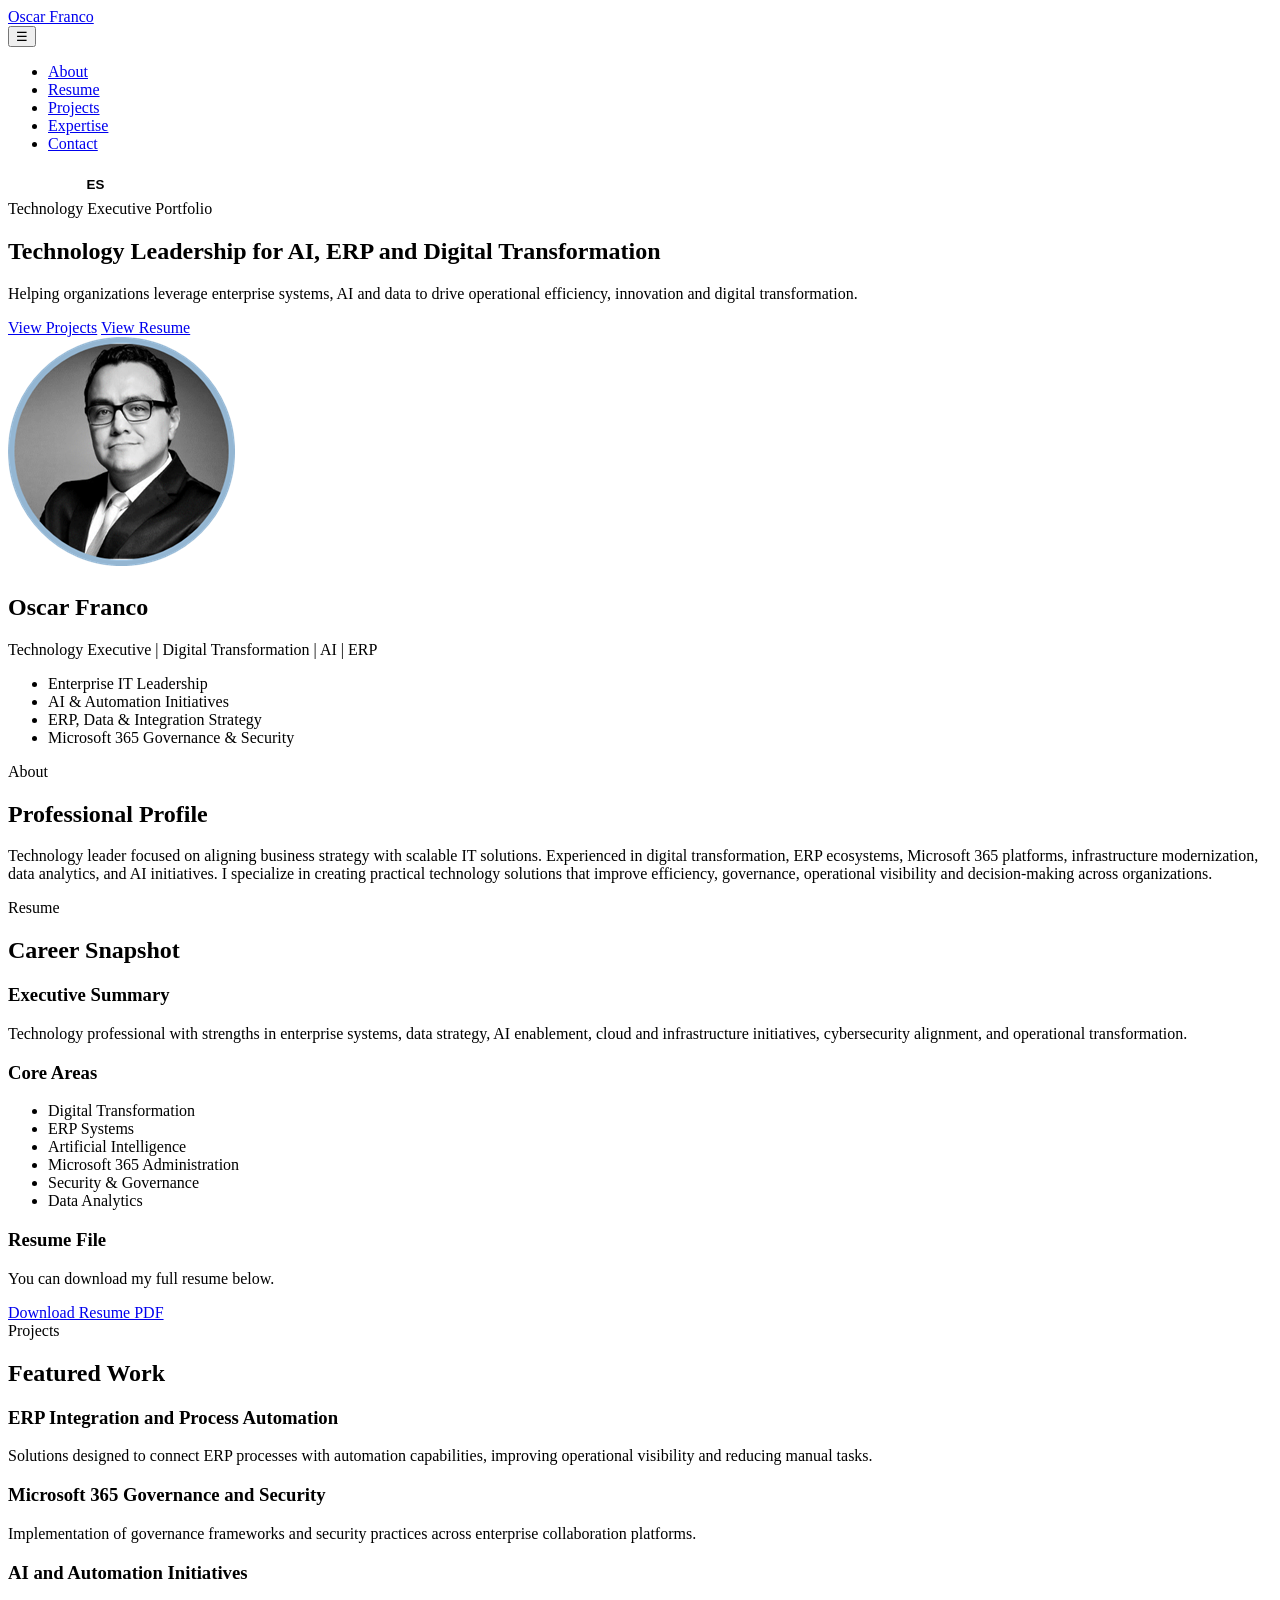
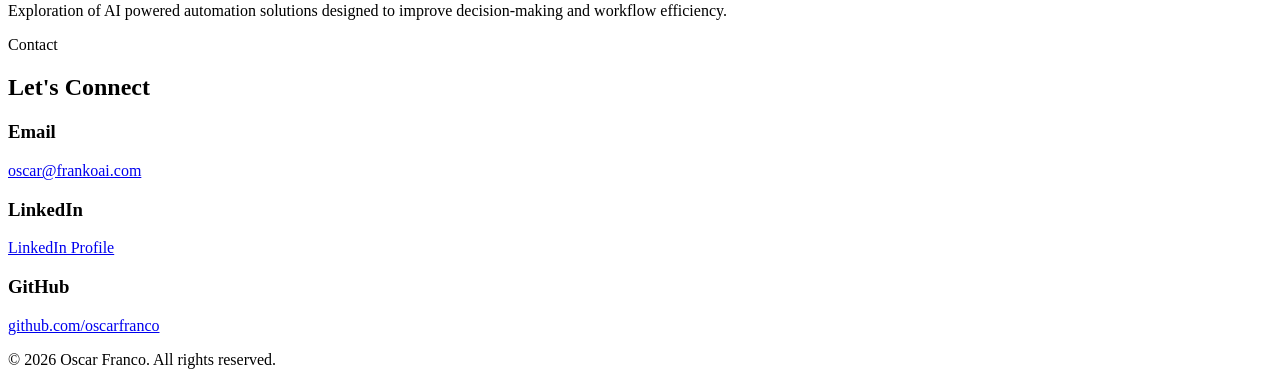
==== commit 3f5efd8a: "Add language switcher and localization Introduce a bilingual (EN/ES) language switcher and localize " ====
--- a/index.html
+++ b/index.html
@@ -1,622 +1,227 @@
 <!DOCTYPE html>
 <html lang="en">
-
 <head>
-<meta charset="UTF-8">
-<meta name="viewport" content="width=device-width, initial-scale=1.0">
-
-<title>Oscar Franco | Technology Executive</title>
-
-<meta name="description" content="Oscar Franco - Technology Executive specializing in AI, ERP, Digital Transformation, Microsoft 365, Data, and Enterprise Solutions.">
-
-<link rel="stylesheet" href="css/style.css">
+    <meta charset="UTF-8">
+    <meta name="viewport" content="width=device-width, initial-scale=1.0">
+    <title>Oscar Franco | Technology Executive</title>
+    <meta name="description" content="Oscar Franco - Technology Executive specializing in AI, ERP, Digital Transformation, Microsoft 365, Data, and Enterprise Solutions.">
+    <link rel="stylesheet" href="css/style.css">
 </head>
-
-
 <body>
-
-<header class="site-header">
-
-<div class="container nav-container">
-
-<div class="brand">
-<a href="#hero">Oscar Franco</a>
-</div>
-
-<button class="menu-toggle" aria-label="Toggle navigation">☰</button>
-
-<nav>
-<ul id="nav-list" class="nav-list">
-
-<li><a href="#about">About</a></li>
-
-<li><a href="#resume">Resume</a></li>
-
-<li><a href="#projects">Projects</a></li>
-
-<li><a href="#expertise">Expertise</a></li>
-
-<li><a href="#contact">Contact</a></li>
-
-</ul>
-</nav>
-
-</div>
-
-</header>
-
-
-
-<main>
-
-
-<section id="hero" class="hero">
-
-<div class="container hero-grid">
-
-<div class="hero-text">
-
-<span class="eyebrow">Technology Executive Portfolio</span>
-
-<h1>
-Technology Leadership for AI, ERP and Digital Transformation
-</h1>
-
-<p class="hero-description">
-
-Helping organizations leverage enterprise systems, AI and data to drive
-operational efficiency, innovation and digital transformation.
-
-</p>
-
-<div class="hero-buttons">
-
-<a class="btn btn-primary" href="#projects">View Projects</a>
-
-<a class="btn btn-secondary" href="#resume">View Resume</a>
-
-</div>
-
-</div>
-
-
-
-<div class="hero-card">
-
-<div class="profile-card">
-
-<img src="images/oscar.png" alt="Oscar Franco" class="profile-photo">
-
-<h2>Oscar Franco</h2>
-
-<p class="role">
-Technology Executive | Digital Transformation | AI | ERP
-</p>
-
-<ul class="profile-highlights">
-
-<li>Enterprise IT Leadership</li>
-
-<li>AI & Automation Initiatives</li>
-
-<li>ERP, Data & Integration Strategy</li>
-
-<li>Microsoft 365 Governance & Security</li>
-
-</ul>
-
-</div>
-
-</div>
-
-</div>
-
-</section>
-
-
-
-<section id="about" class="section">
-
-<div class="container">
-
-<div class="section-heading">
-
-<span class="section-tag">About</span>
-
-<h2>Professional Profile</h2>
-
-</div>
-
-
-<div class="card">
-
-<p>
-
-Technology leader focused on aligning business strategy with scalable IT
-solutions. Experienced in digital transformation, ERP ecosystems,
-Microsoft 365 platforms, infrastructure modernization, data analytics,
-and AI initiatives.
-
-I specialize in creating practical technology solutions that improve
-efficiency, governance, operational visibility and decision-making
-across organizations.
-
-</p>
-
-</div>
-
-</div>
-
-</section>
-
-
-
-<section id="resume" class="section section-alt">
-
-<div class="container">
-
-<div class="section-heading">
-
-<span class="section-tag">Resume</span>
-
-<h2>Career Snapshot</h2>
-
-</div>
-
-
-<div class="resume-grid">
-
-<div class="card">
-
-<h3>Executive Summary</h3>
-
-<p>
-
-Technology professional with strengths in enterprise systems,
-data strategy, AI enablement, cloud and infrastructure initiatives,
-cybersecurity alignment, and operational transformation.
-
-</p>
-
-</div>
-
-
-<div class="card">
-
-<h3>Core Areas</h3>
-
-<ul class="clean-list">
-
-<li>Digital Transformation</li>
-
-<li>ERP Systems</li>
-
-<li>Artificial Intelligence</li>
-
-<li>Microsoft 365 Administration</li>
-
-<li>Security & Governance</li>
-
-<li>Data Analytics</li>
-
-</ul>
-
-</div>
-
-
-
-<div class="card">
-
-<h3>Leadership Focus</h3>
-
-<ul class="clean-list">
-
-<li>Business process improvement</li>
-
-<li>Technology roadmap development</li>
-
-<li>Cross-functional collaboration</li>
-
-<li>Operational efficiency and innovation</li>
-
-</ul>
-
-</div>
-
-
-
-<div class="card">
-
-<h3>Resume File</h3>
-
-<p>You can download my full resume below.</p>
-
-<a class="text-link" href="resume.pdf" target="_blank">
-
-Download Resume PDF
-
-</a>
-
-</div>
-
-</div>
-
-</div>
-
-</section>
-
-
-
-<section id="projects" class="section">
-
-<div class="container">
-
-<div class="section-heading">
-
-<span class="section-tag">Projects</span>
-
-<h2>Featured Work</h2>
-
-</div>
-
-
-<div class="project-grid">
-
-
-<article class="card project-card">
-
-<h3>ERP Integration and Process Automation</h3>
-
-<p>
-
-Solutions designed to connect ERP processes with automation
-capabilities, improving operational visibility and reducing manual
-tasks.
-
-</p>
-
-<div class="tags">
-
-<span>ERP</span>
-
-<span>Integration</span>
-
-<span>Automation</span>
-
-</div>
-
-</article>
-
-
-
-<article class="card project-card">
-
-<h3>Microsoft 365 Governance and Security</h3>
-
-<p>
-
-Implementation of governance frameworks and security practices across
-enterprise collaboration platforms.
-
-</p>
-
-<div class="tags">
-
-<span>Microsoft 365</span>
-
-<span>Security</span>
-
-<span>Governance</span>
-
-</div>
-
-</article>
-
-
-
-<article class="card project-card">
-
-<h3>AI and Automation Initiatives</h3>
-
-<p>
-
-Exploration of AI powered automation solutions designed to improve
-decision-making and workflow efficiency.
-
-</p>
-
-<div class="tags">
-
-<span>AI</span>
-
-<span>Automation</span>
-
-<span>Innovation</span>
-
-</div>
-
-</article>
-
-
-
-<article class="card project-card">
-
-<h3>Data and Analytics Enablement</h3>
-
-<p>
-
-Development of reporting and analytics capabilities enabling better
-business insights and performance monitoring.
-
-</p>
-
-<div class="tags">
-
-<span>Data</span>
-
-<span>Analytics</span>
-
-<span>Reporting</span>
-
-</div>
-
-</article>
-
-
-
-<article class="card project-card">
-
-<h3>Infrastructure Modernization</h3>
-
-<p>
-
-Modernization of enterprise infrastructure and systems administration
-to improve scalability and operational reliability.
-
-</p>
-
-<div class="tags">
-
-<span>Infrastructure</span>
-
-<span>Cloud</span>
-
-<span>Operations</span>
-
-</div>
-
-</article>
-
-
-
-<article class="card project-card">
-
-<h3>Technology Strategy Development</h3>
-
-<p>
-
-Creation of technology roadmaps aligned with business goals
-supporting innovation and long-term growth.
-
-</p>
-
-<div class="tags">
-
-<span>Strategy</span>
-
-<span>Leadership</span>
-
-<span>Transformation</span>
-
-</div>
-
-</article>
-
-</div>
-
-</div>
-
-</section>
-
-
-
-<section id="expertise" class="section section-alt">
-
-<div class="container">
-
-<div class="section-heading">
-
-<span class="section-tag">Expertise</span>
-
-<h2>Technologies and Domains</h2>
-
-</div>
-
-
-<div class="skills-grid">
-
-
-<div class="card">
-
-<h3>Enterprise Technology</h3>
-
-<ul class="clean-list">
-
-<li>ERP Platforms</li>
-
-<li>Enterprise Integrations</li>
-
-<li>Business Applications</li>
-
-<li>Infrastructure</li>
-
-</ul>
-
-</div>
-
-
-
-<div class="card">
-
-<h3>Data & AI</h3>
-
-<ul class="clean-list">
-
-<li>Machine Learning</li>
-
-<li>AI Solutions</li>
-
-<li>Data Analytics</li>
-
-<li>Automation</li>
-
-</ul>
-
-</div>
-
-
-
-<div class="card">
-
-<h3>Microsoft Ecosystem</h3>
-
-<ul class="clean-list">
-
-<li>Microsoft 365</li>
-
-<li>SharePoint</li>
-
-<li>Teams</li>
-
-<li>Security & Compliance</li>
-
-</ul>
-
-</div>
-
-
-
-<div class="card">
-
-<h3>Leadership</h3>
-
-<ul class="clean-list">
-
-<li>Technology Strategy</li>
-
-<li>Digital Transformation</li>
-
-<li>Governance</li>
-
-<li>Cross-functional Leadership</li>
-
-</ul>
-
-</div>
-
-
-</div>
-
-</div>
-
-</section>
-
-
-
-<section id="contact" class="section">
-
-<div class="container">
-
-<div class="section-heading">
-
-<span class="section-tag">Contact</span>
-
-<h2>Let's Connect</h2>
-
-</div>
-
-
-<div class="contact-grid">
-
-<div class="card">
-
-<h3>Email</h3>
-
-<p>
-
-<a class="text-link" href="mailto:oscar@frankoai.com">
-
-oscar@frankoai.com
-
-</a>
-
-</p>
-
-</div>
-
-
-
-<div class="card">
-
-<h3>LinkedIn</h3>
-
-<p>
-
-<a class="text-link" href="https://www.linkedin.com/in/oscar-roberto-franco-gonzalez" target="_blank">
-
-LinkedIn Profile
-
-</a>
-
-</p>
-
-</div>
-
-
-
-<div class="card">
-
-<h3>GitHub</h3>
-
-<p>
-
-<a class="text-link" href="https://github.com/oscarfranco" target="_blank">
-
-github.com/oscarfranco
-
-</a>
-
-</p>
-
-</div>
-
-</div>
-
-</div>
-
-</section>
-
-</main>
-
-
-
-<footer class="site-footer">
-
-<div class="container">
-
-<p>
-
-© 2026 Oscar Franco. All rights reserved.
-
-</p>
-
-</div>
-
-</footer>
-
-
-<script src="js/script.js"></script>
-
+    <header class="site-header">
+        <div class="container nav-container">
+            <div class="brand">
+                <a href="#hero">Oscar Franco</a>
+            </div>
+
+            <button class="menu-toggle" aria-label="Toggle navigation">☰</button>
+
+            <nav>
+                <ul id="nav-list" class="nav-list">
+                    <li><a href="#about" data-en="About" data-es="Acerca de">About</a></li>
+                    <li><a href="#resume" data-en="Resume" data-es="Currículum">Resume</a></li>
+                    <li><a href="#projects" data-en="Projects" data-es="Proyectos">Projects</a></li>
+                    <li><a href="#expertise" data-en="Expertise" data-es="Experiencia">Expertise</a></li>
+                    <li><a href="#contact" data-en="Contact" data-es="Contacto">Contact</a></li>
+                </ul>
+            </nav>
+
+            <div class="language-switcher">
+                <button id="btn-en" class="lang-btn active">EN</button>
+                <button id="btn-es" class="lang-btn">ES</button>
+            </div>
+        </div>
+    </header>
+
+    <main>
+        <section id="hero" class="hero">
+            <div class="container hero-grid">
+                <div class="hero-text">
+                    <span class="eyebrow"
+                          data-en="Technology Executive Portfolio"
+                          data-es="Portafolio Ejecutivo de Tecnología">
+                          Technology Executive Portfolio
+                    </span>
+
+                    <h1
+                    data-en="Technology Leadership for AI, ERP and Digital Transformation"
+                    data-es="Liderazgo Tecnológico en IA, ERP y Transformación Digital">
+                    Technology Leadership for AI, ERP and Digital Transformation
+                    </h1>
+
+                    <p class="hero-description"
+                    data-en="Helping organizations leverage enterprise systems, AI and data to drive operational efficiency, innovation and digital transformation."
+                    data-es="Ayudando a las organizaciones a aprovechar sistemas empresariales, inteligencia artificial y datos para impulsar la eficiencia operativa, la innovación y la transformación digital.">
+                    Helping organizations leverage enterprise systems, AI and data to drive operational efficiency, innovation and digital transformation.
+                    </p>
+
+                    <div class="hero-buttons">
+                        <a class="btn btn-primary" href="#projects"
+                           data-en="View Projects" data-es="Ver Proyectos">View Projects</a>
+                        <a class="btn btn-secondary" href="#resume"
+                           data-en="View Resume" data-es="Ver Currículum">View Resume</a>
+                    </div>
+                </div>
+
+                <div class="hero-card">
+                    <div class="profile-card">
+                        <img src="images/oscar.png" alt="Oscar Franco" class="profile-photo">
+                        <h2>Oscar Franco</h2>
+                        <p class="role"
+                           data-en="Technology Executive | Digital Transformation | AI | ERP"
+                           data-es="Ejecutivo de Tecnología | Transformación Digital | IA | ERP">
+                           Technology Executive | Digital Transformation | AI | ERP
+                        </p>
+                        <ul class="profile-highlights">
+                            <li data-en="Enterprise IT Leadership" data-es="Liderazgo de TI Empresarial">Enterprise IT Leadership</li>
+                            <li data-en="AI & Automation Initiatives" data-es="Iniciativas de IA y Automatización">AI & Automation Initiatives</li>
+                            <li data-en="ERP, Data & Integration Strategy" data-es="Estrategia de ERP, Datos e Integración">ERP, Data & Integration Strategy</li>
+                            <li data-en="Microsoft 365 Governance & Security" data-es="Gobernanza y Seguridad de Microsoft 365">Microsoft 365 Governance & Security</li>
+                        </ul>
+                    </div>
+                </div>
+            </div>
+        </section>
+
+        <section id="about" class="section">
+            <div class="container">
+                <div class="section-heading">
+                    <span class="section-tag" data-en="About" data-es="Acerca de">About</span>
+                    <h2 data-en="Professional Profile" data-es="Perfil Profesional">Professional Profile</h2>
+                </div>
+
+                <div class="card">
+                    <p
+                    data-en="Technology leader focused on aligning business strategy with scalable IT solutions. Experienced in digital transformation, ERP ecosystems, Microsoft 365 platforms, infrastructure modernization, data analytics, and AI initiatives. I specialize in creating practical technology solutions that improve efficiency, governance, operational visibility and decision-making across organizations."
+                    data-es="Líder de tecnología enfocado en alinear la estrategia del negocio con soluciones de TI escalables. Con experiencia en transformación digital, ecosistemas ERP, plataformas Microsoft 365, modernización de infraestructura, analítica de datos e iniciativas de inteligencia artificial. Me especializo en crear soluciones tecnológicas prácticas que mejoran la eficiencia, la gobernanza, la visibilidad operativa y la toma de decisiones en las organizaciones.">
+                    Technology leader focused on aligning business strategy with scalable IT solutions. Experienced in digital transformation, ERP ecosystems, Microsoft 365 platforms, infrastructure modernization, data analytics, and AI initiatives. I specialize in creating practical technology solutions that improve efficiency, governance, operational visibility and decision-making across organizations.
+                    </p>
+                </div>
+            </div>
+        </section>
+
+        <section id="resume" class="section section-alt">
+            <div class="container">
+                <div class="section-heading">
+                    <span class="section-tag" data-en="Resume" data-es="Currículum">Resume</span>
+                    <h2 data-en="Career Snapshot" data-es="Resumen Profesional">Career Snapshot</h2>
+                </div>
+
+                <div class="resume-grid">
+                    <div class="card">
+                        <h3 data-en="Executive Summary" data-es="Resumen Ejecutivo">Executive Summary</h3>
+                        <p
+                        data-en="Technology professional with strengths in enterprise systems, data strategy, AI enablement, cloud and infrastructure initiatives, cybersecurity alignment, and operational transformation."
+                        data-es="Profesional de tecnología con fortalezas en sistemas empresariales, estrategia de datos, habilitación de inteligencia artificial, iniciativas de nube e infraestructura, alineación de ciberseguridad y transformación operativa.">
+                        Technology professional with strengths in enterprise systems, data strategy, AI enablement, cloud and infrastructure initiatives, cybersecurity alignment, and operational transformation.
+                        </p>
+                    </div>
+
+                    <div class="card">
+                        <h3 data-en="Core Areas" data-es="Áreas Clave">Core Areas</h3>
+                        <ul class="clean-list">
+                            <li data-en="Digital Transformation" data-es="Transformación Digital">Digital Transformation</li>
+                            <li data-en="ERP Systems" data-es="Sistemas ERP">ERP Systems</li>
+                            <li data-en="Artificial Intelligence" data-es="Inteligencia Artificial">Artificial Intelligence</li>
+                            <li data-en="Microsoft 365 Administration" data-es="Administración de Microsoft 365">Microsoft 365 Administration</li>
+                            <li data-en="Security & Governance" data-es="Seguridad y Gobernanza">Security & Governance</li>
+                            <li data-en="Data Analytics" data-es="Analítica de Datos">Data Analytics</li>
+                        </ul>
+                    </div>
+
+                    <div class="card">
+                        <h3 data-en="Resume File" data-es="Archivo de Currículum">Resume File</h3>
+                        <p data-en="You can download my full resume below." data-es="Puedes descargar mi currículum completo a continuación.">
+                            You can download my full resume below.
+                        </p>
+                        <a class="text-link" href="resume.pdf" target="_blank"
+                           data-en="Download Resume PDF" data-es="Descargar Currículum en PDF">
+                           Download Resume PDF
+                        </a>
+                    </div>
+                </div>
+            </div>
+        </section>
+
+        <section id="projects" class="section">
+            <div class="container">
+                <div class="section-heading">
+                    <span class="section-tag" data-en="Projects" data-es="Proyectos">Projects</span>
+                    <h2 data-en="Featured Work" data-es="Trabajo Destacado">Featured Work</h2>
+                </div>
+
+                <div class="project-grid">
+                    <article class="card project-card">
+                        <h3 data-en="ERP Integration and Process Automation" data-es="Integración ERP y Automatización de Procesos">
+                            ERP Integration and Process Automation
+                        </h3>
+                        <p
+                        data-en="Solutions designed to connect ERP processes with automation capabilities, improving operational visibility and reducing manual tasks."
+                        data-es="Soluciones diseñadas para conectar procesos ERP con capacidades de automatización, mejorando la visibilidad operativa y reduciendo tareas manuales.">
+                        Solutions designed to connect ERP processes with automation capabilities, improving operational visibility and reducing manual tasks.
+                        </p>
+                    </article>
+
+                    <article class="card project-card">
+                        <h3 data-en="Microsoft 365 Governance and Security" data-es="Gobernanza y Seguridad en Microsoft 365">
+                            Microsoft 365 Governance and Security
+                        </h3>
+                        <p
+                        data-en="Implementation of governance frameworks and security practices across enterprise collaboration platforms."
+                        data-es="Implementación de marcos de gobernanza y prácticas de seguridad en plataformas empresariales de colaboración.">
+                        Implementation of governance frameworks and security practices across enterprise collaboration platforms.
+                        </p>
+                    </article>
+
+                    <article class="card project-card">
+                        <h3 data-en="AI and Automation Initiatives" data-es="Iniciativas de IA y Automatización">
+                            AI and Automation Initiatives
+                        </h3>
+                        <p
+                        data-en="Exploration of AI powered automation solutions designed to improve decision-making and workflow efficiency."
+                        data-es="Exploración de soluciones de automatización impulsadas por IA diseñadas para mejorar la toma de decisiones y la eficiencia de los flujos de trabajo.">
+                        Exploration of AI powered automation solutions designed to improve decision-making and workflow efficiency.
+                        </p>
+                    </article>
+                </div>
+            </div>
+        </section>
+
+        <section id="contact" class="section">
+            <div class="container">
+                <div class="section-heading">
+                    <span class="section-tag" data-en="Contact" data-es="Contacto">Contact</span>
+                    <h2 data-en="Let's Connect" data-es="Conectemos">Let's Connect</h2>
+                </div>
+
+                <div class="contact-grid">
+                    <div class="card">
+                        <h3 data-en="Email" data-es="Correo">Email</h3>
+                        <p><a class="text-link" href="mailto:oscar@frankoai.com">oscar@frankoai.com</a></p>
+                    </div>
+
+                    <div class="card">
+                        <h3>LinkedIn</h3>
+                        <p><a class="text-link" href="https://www.linkedin.com/in/oscar-roberto-franco-gonzalez" target="_blank">LinkedIn Profile</a></p>
+                    </div>
+
+                    <div class="card">
+                        <h3>GitHub</h3>
+                        <p><a class="text-link" href="https://github.com/oscarfranco" target="_blank">github.com/oscarfranco</a></p>
+                    </div>
+                </div>
+            </div>
+        </section>
+    </main>
+
+    <footer class="site-footer">
+        <div class="container">
+            <p data-en="© 2026 Oscar Franco. All rights reserved." data-es="© 2026 Oscar Franco. Todos los derechos reservados.">
+                © 2026 Oscar Franco. All rights reserved.
+            </p>
+        </div>
+    </footer>
+
+    <script src="js/script.js"></script>
 </body>
-
 </html>
--- a/css/style.css
+++ b/css/style.css
@@ -1,379 +1,36 @@
-
-:root {
-    --bg: #f4f7fb;
-    --bg-alt: #edf2f7;
-    --surface: #ffffff;
-    --text: #1f2937;
-    --muted: #6b7280;
-    --primary: #1f4f8f;
-    --primary-dark: #163b69;
-    --border: #d9e2ec;
-    --shadow: 0 10px 30px rgba(15, 23, 42, 0.08);
-    --radius: 16px;
-    --container: 1150px;
+.language-switcher {
+    display: flex;
+    gap: 8px;
+    margin-left: 16px;
 }
 
-* {
-    box-sizing: border-box;
+.lang-btn {
+    border: 1px solid var(--border);
+    background: white;
+    color: var(--primary);
+    padding: 8px 12px;
+    border-radius: 999px;
+    font-weight: 700;
+    cursor: pointer;
+    transition: all 0.2s ease;
 }
 
-html {
-    scroll-behavior: smooth;
+.lang-btn:hover {
+    background: #eef4fb;
 }
 
-body {
-    margin: 0;
-    font-family: "Segoe UI", Tahoma, Arial, sans-serif;
-    background: var(--bg);
-    color: var(--text);
-    line-height: 1.6;
-}
-
-img {
-    max-width: 100%;
-    display: block;
-}
-
-a {
-    color: inherit;
-    text-decoration: none;
-}
-
-.container {
-    width: min(92%, var(--container));
-    margin: 0 auto;
-}
-
-.site-header {
-    position: sticky;
-    top: 0;
-    z-index: 1000;
-    background: rgba(255, 255, 255, 0.92);
-    backdrop-filter: blur(10px);
-    border-bottom: 1px solid var(--border);
-}
-
-.nav-container {
-    display: flex;
-    align-items: center;
-    justify-content: space-between;
-    min-height: 76px;
-}
-
-.brand a {
-    font-size: 1.1rem;
-    font-weight: 700;
-    color: var(--primary);
-    letter-spacing: 0.2px;
-}
-
-.nav-list {
-    list-style: none;
-    display: flex;
-    gap: 24px;
-    margin: 0;
-    padding: 0;
-}
-
-.nav-list a {
-    color: var(--text);
-    font-weight: 600;
-    font-size: 0.95rem;
-    transition: color 0.2s ease;
-}
-
-.nav-list a:hover {
-    color: var(--primary);
-}
-
-.menu-toggle {
-    display: none;
-    font-size: 1.5rem;
-    background: transparent;
-    border: none;
-    cursor: pointer;
-    color: var(--primary);
-}
-
-.hero {
-    padding: 80px 0 60px;
-    background:
-        linear-gradient(180deg, #ffffff 0%, #f4f7fb 100%);
-}
-
-.hero-grid {
-    display: grid;
-    grid-template-columns: 1.4fr 0.9fr;
-    gap: 36px;
-    align-items: center;
-}
-
-.eyebrow {
-    display: inline-block;
-    margin-bottom: 14px;
-    padding: 6px 12px;
-    border-radius: 999px;
-    background: #e8f0fb;
-    color: var(--primary);
-    font-size: 0.85rem;
-    font-weight: 700;
-}
-
-.hero h1 {
-    margin: 0 0 20px;
-    font-size: clamp(2.2rem, 4vw, 3.8rem);
-    line-height: 1.1;
-    letter-spacing: -0.03em;
-    max-width: 760px;
-}
-
-.hero-description {
-    font-size: 1.05rem;
-    color: var(--muted);
-    max-width: 700px;
-    margin-bottom: 28px;
-}
-
-.hero-buttons {
-    display: flex;
-    gap: 14px;
-    flex-wrap: wrap;
-}
-
-.btn {
-    display: inline-flex;
-    align-items: center;
-    justify-content: center;
-    min-height: 46px;
-    padding: 0 20px;
-    border-radius: 999px;
-    font-weight: 700;
-    transition: transform 0.2s ease, background 0.2s ease;
-}
-
-.btn:hover {
-    transform: translateY(-1px);
-}
-
-.btn-primary {
+.lang-btn.active {
     background: var(--primary);
     color: white;
-}
-
-.btn-primary:hover {
-    background: var(--primary-dark);
-}
-
-.btn-secondary {
-    background: white;
-    color: var(--primary);
-    border: 1px solid var(--border);
-}
-
-.hero-card {
-    display: flex;
-    justify-content: center;
-}
-
-.profile-card {
-    width: 100%;
-    background: var(--surface);
-    border: 1px solid var(--border);
-    border-radius: 24px;
-    padding: 28px;
-    box-shadow: var(--shadow);
-}
-
-.profile-photo{
-    width:140px;
-    height:140px;
-    border-radius:50%;
-    object-fit:cover;
-    margin-bottom:15px;
-    border:4px solid #e6eef7;
-}
-
-.profile-card h2 {
-    margin-top: 0;
-    margin-bottom: 8px;
-    color: var(--primary);
-}
-
-.role {
-    color: var(--muted);
-    font-weight: 600;
-    margin-bottom: 20px;
-}
-
-.profile-highlights {
-    margin: 0;
-    padding-left: 20px;
-    color: var(--text);
-}
-
-.section {
-    padding: 70px 0;
-}
-
-.section-alt {
-    background: var(--bg-alt);
-}
-
-.section-heading {
-    margin-bottom: 24px;
-}
-
-.section-tag {
-    display: inline-block;
-    margin-bottom: 10px;
-    color: var(--primary);
-    font-weight: 700;
-    font-size: 0.9rem;
-    text-transform: uppercase;
-    letter-spacing: 0.08em;
-}
-
-.section-heading h2 {
-    margin: 0;
-    font-size: 2rem;
-    line-height: 1.2;
-}
-
-.card {
-    background: var(--surface);
-    border: 1px solid var(--border);
-    border-radius: var(--radius);
-    padding: 26px;
-    box-shadow: var(--shadow);
-}
-
-.resume-grid,
-.project-grid,
-.skills-grid,
-.contact-grid {
-    display: grid;
-    gap: 22px;
-}
-
-.resume-grid {
-    grid-template-columns: repeat(2, minmax(0, 1fr));
-}
-
-.project-grid {
-    grid-template-columns: repeat(3, minmax(0, 1fr));
-}
-
-.skills-grid {
-    grid-template-columns: repeat(4, minmax(0, 1fr));
-}
-
-.contact-grid {
-    grid-template-columns: repeat(3, minmax(0, 1fr));
-}
-
-.card h3 {
-    margin-top: 0;
-    margin-bottom: 12px;
-    color: var(--primary);
-}
-
-.clean-list {
-    margin: 0;
-    padding-left: 20px;
-}
-
-.project-card p {
-    margin-bottom: 18px;
-}
-
-.tags {
-    display: flex;
-    flex-wrap: wrap;
-    gap: 10px;
-}
-
-.tags span {
-    display: inline-block;
-    padding: 7px 12px;
-    border-radius: 999px;
-    background: #edf4ff;
-    color: var(--primary);
-    font-size: 0.85rem;
-    font-weight: 700;
-}
-
-.text-link {
-    color: var(--primary);
-    font-weight: 700;
-}
-
-.text-link:hover {
-    text-decoration: underline;
-}
-
-.site-footer {
-    padding: 28px 0;
-    border-top: 1px solid var(--border);
-    background: white;
-}
-
-.site-footer p {
-    margin: 0;
-    color: var(--muted);
-    text-align: center;
-}
-
-@media (max-width: 1024px) {
-    .hero-grid,
-    .project-grid,
-    .skills-grid,
-    .contact-grid,
-    .resume-grid {
-        grid-template-columns: 1fr 1fr;
-    }
+    border-color: var(--primary);
 }
 
 @media (max-width: 768px) {
-    .menu-toggle {
-        display: block;
+    .language-switcher {
+        margin-left: 0;
     }
 
-    .nav-list {
-        position: absolute;
-        top: 76px;
-        right: 4%;
-        left: 4%;
-        display: none;
-        flex-direction: column;
-        gap: 14px;
-        padding: 18px;
-        background: white;
-        border: 1px solid var(--border);
-        border-radius: 16px;
-        box-shadow: var(--shadow);
-    }
-
-    .nav-list.active {
-        display: flex;
-    }
-
-    .hero {
-        padding-top: 48px;
-    }
-
-    .hero-grid,
-    .project-grid,
-    .skills-grid,
-    .contact-grid,
-    .resume-grid {
-        grid-template-columns: 1fr;
-    }
-
-    .hero h1 {
-        font-size: 2.2rem;
-    }
-
-    .section {
-        padding: 56px 0;
+    .nav-container {
+        gap: 12px;
     }
 }
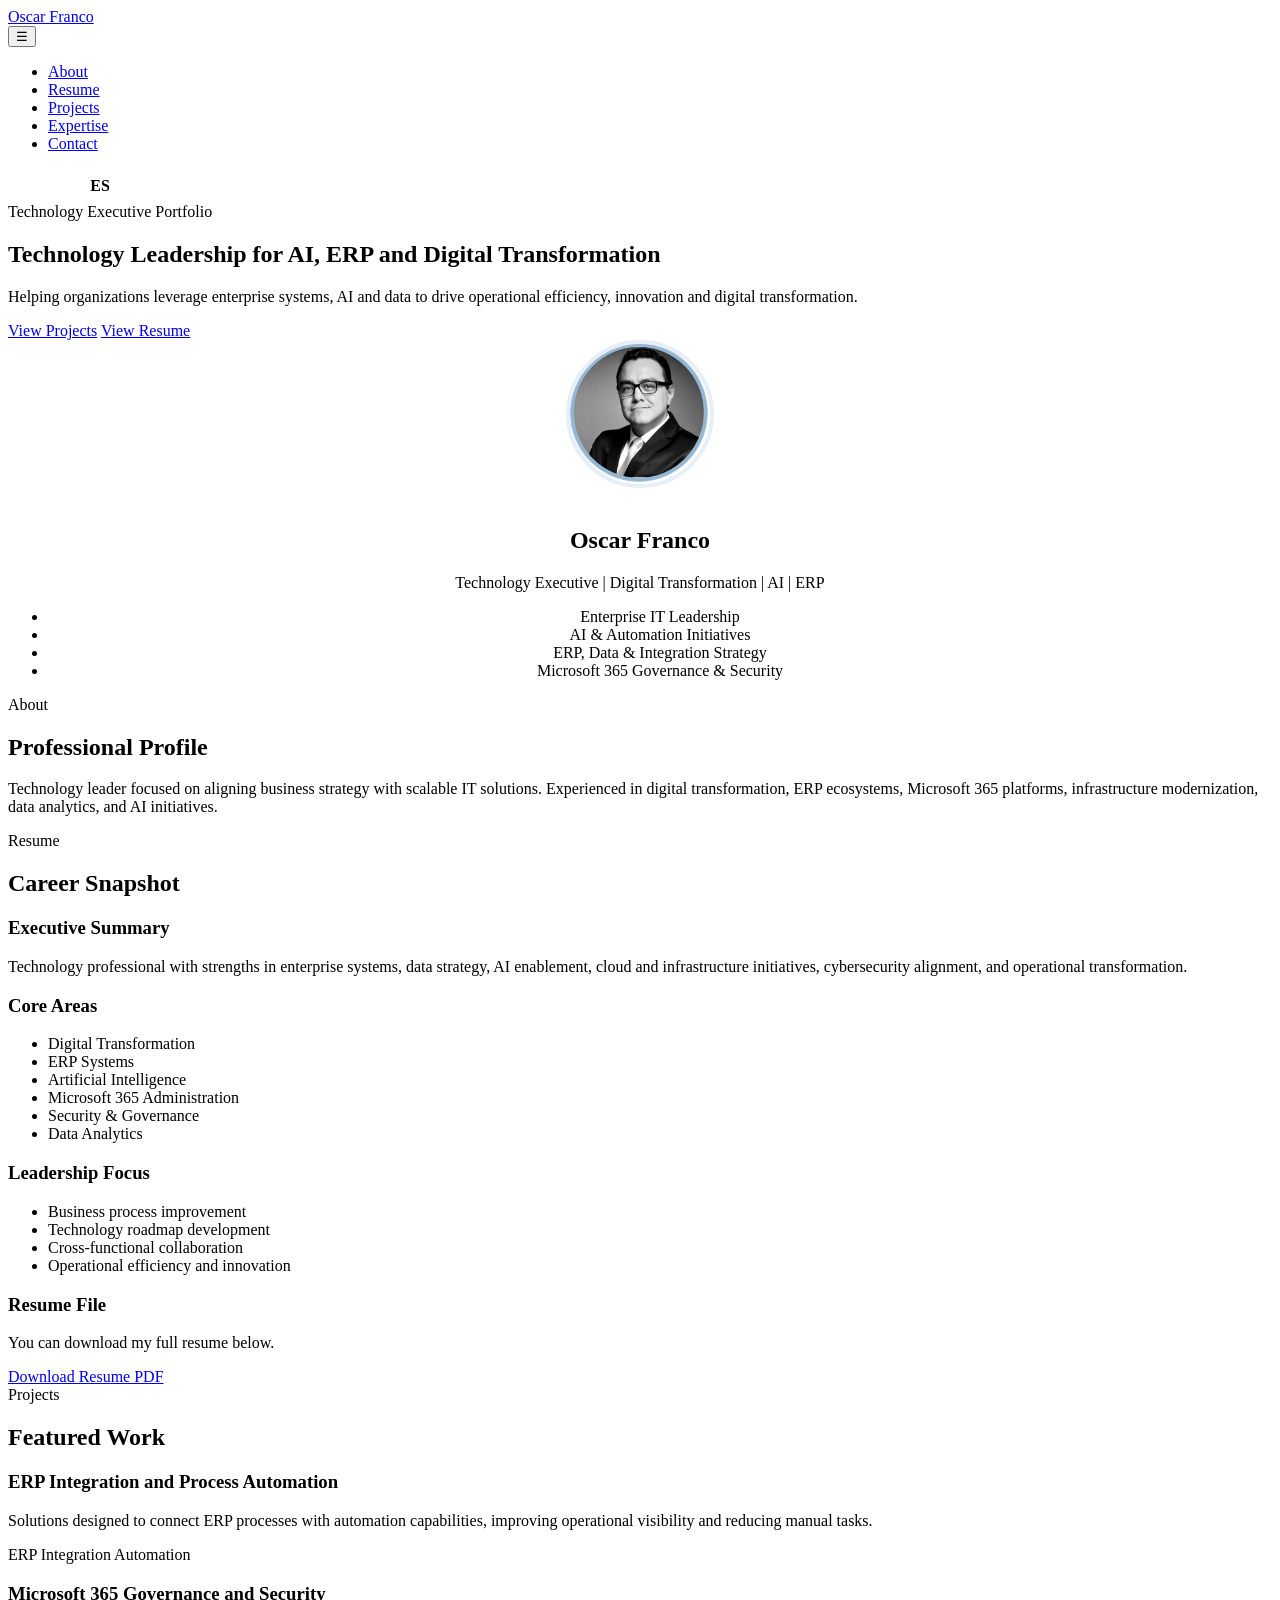
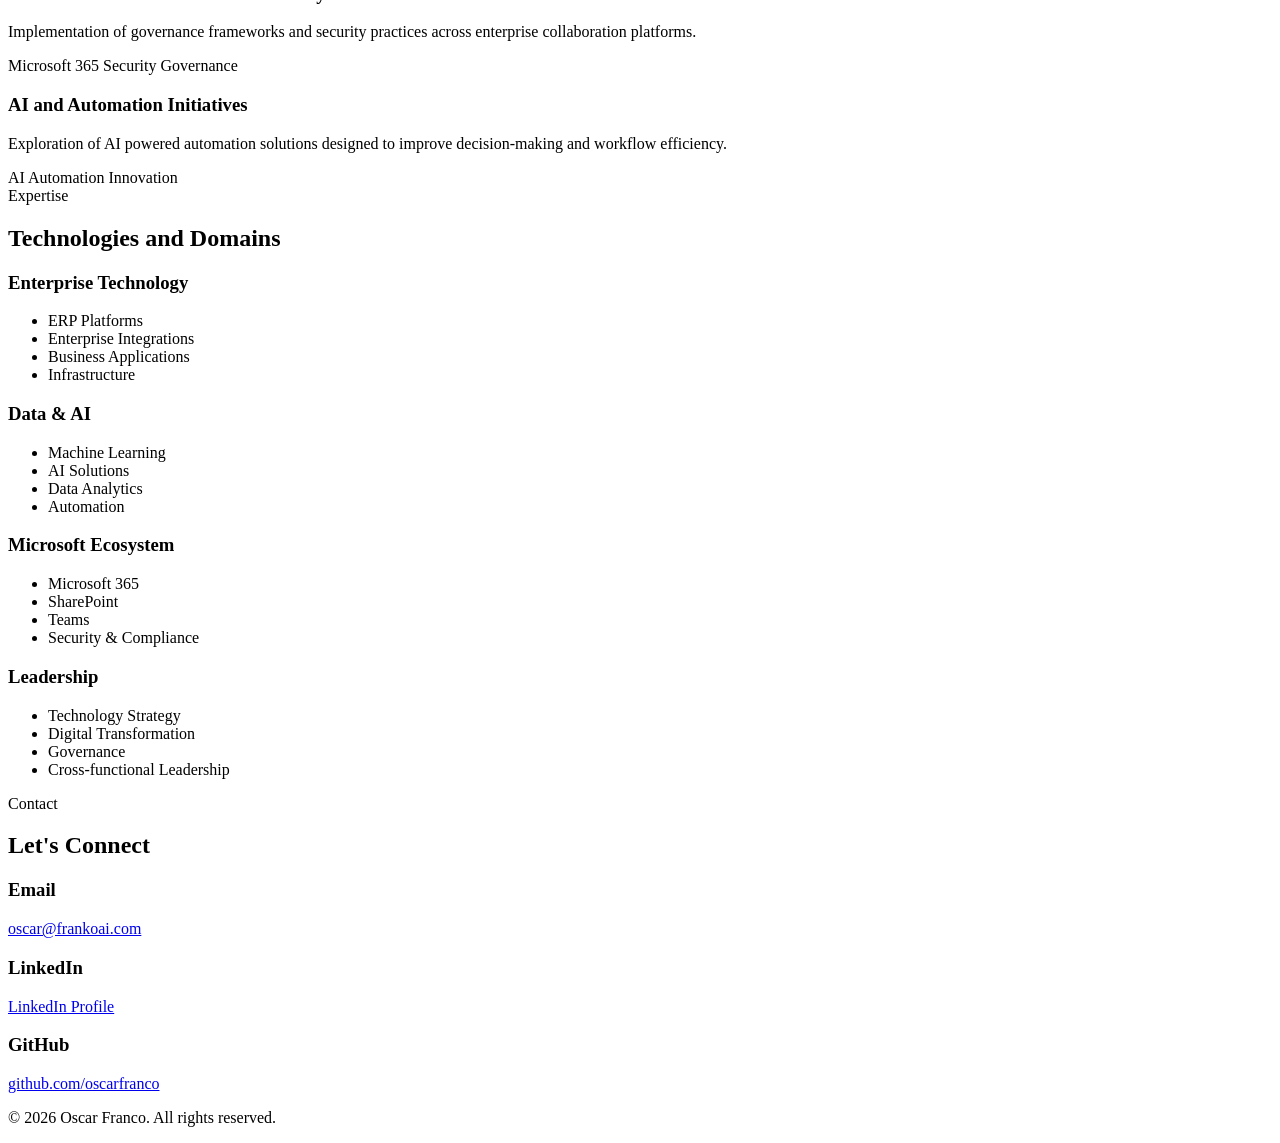
==== commit a63f06e4: "Add Spanish site, remove client-side i18n Add a dedicated Spanish page (es/index.html) and convert t" ====
--- a/index.html
+++ b/index.html
@@ -18,17 +18,17 @@
 
             <nav>
                 <ul id="nav-list" class="nav-list">
-                    <li><a href="#about" data-en="About" data-es="Acerca de">About</a></li>
-                    <li><a href="#resume" data-en="Resume" data-es="Currículum">Resume</a></li>
-                    <li><a href="#projects" data-en="Projects" data-es="Proyectos">Projects</a></li>
-                    <li><a href="#expertise" data-en="Expertise" data-es="Experiencia">Expertise</a></li>
-                    <li><a href="#contact" data-en="Contact" data-es="Contacto">Contact</a></li>
+                    <li><a href="#about">About</a></li>
+                    <li><a href="#resume">Resume</a></li>
+                    <li><a href="#projects">Projects</a></li>
+                    <li><a href="#expertise">Expertise</a></li>
+                    <li><a href="#contact">Contact</a></li>
                 </ul>
             </nav>
 
             <div class="language-switcher">
-                <button id="btn-en" class="lang-btn active">EN</button>
-                <button id="btn-es" class="lang-btn">ES</button>
+                <a class="lang-link active" href="/">EN</a>
+                <a class="lang-link" href="/es/">ES</a>
             </div>
         </div>
     </header>
@@ -37,29 +37,16 @@
         <section id="hero" class="hero">
             <div class="container hero-grid">
                 <div class="hero-text">
-                    <span class="eyebrow"
-                          data-en="Technology Executive Portfolio"
-                          data-es="Portafolio Ejecutivo de Tecnología">
-                          Technology Executive Portfolio
-                    </span>
-
-                    <h1
-                    data-en="Technology Leadership for AI, ERP and Digital Transformation"
-                    data-es="Liderazgo Tecnológico en IA, ERP y Transformación Digital">
-                    Technology Leadership for AI, ERP and Digital Transformation
-                    </h1>
-
-                    <p class="hero-description"
-                    data-en="Helping organizations leverage enterprise systems, AI and data to drive operational efficiency, innovation and digital transformation."
-                    data-es="Ayudando a las organizaciones a aprovechar sistemas empresariales, inteligencia artificial y datos para impulsar la eficiencia operativa, la innovación y la transformación digital.">
-                    Helping organizations leverage enterprise systems, AI and data to drive operational efficiency, innovation and digital transformation.
+                    <span class="eyebrow">Technology Executive Portfolio</span>
+                    <h1>Technology Leadership for AI, ERP and Digital Transformation</h1>
+                    <p class="hero-description">
+                        Helping organizations leverage enterprise systems, AI and data to drive operational efficiency,
+                        innovation and digital transformation.
                     </p>
 
                     <div class="hero-buttons">
-                        <a class="btn btn-primary" href="#projects"
-                           data-en="View Projects" data-es="Ver Proyectos">View Projects</a>
-                        <a class="btn btn-secondary" href="#resume"
-                           data-en="View Resume" data-es="Ver Currículum">View Resume</a>
+                        <a class="btn btn-primary" href="#projects">View Projects</a>
+                        <a class="btn btn-secondary" href="#resume">View Resume</a>
                     </div>
                 </div>
 
@@ -67,77 +54,77 @@
                     <div class="profile-card">
                         <img src="images/oscar.png" alt="Oscar Franco" class="profile-photo">
                         <h2>Oscar Franco</h2>
-                        <p class="role"
-                           data-en="Technology Executive | Digital Transformation | AI | ERP"
-                           data-es="Ejecutivo de Tecnología | Transformación Digital | IA | ERP">
-                           Technology Executive | Digital Transformation | AI | ERP
+                        <p class="role">Technology Executive | Digital Transformation | AI | ERP</p>
+                        <ul class="profile-highlights">
+                            <li>Enterprise IT Leadership</li>
+                            <li>AI & Automation Initiatives</li>
+                            <li>ERP, Data & Integration Strategy</li>
+                            <li>Microsoft 365 Governance & Security</li>
+                        </ul>
+                    </div>
+                </div>
+            </div>
+        </section>
+
+        <section id="about" class="section">
+            <div class="container">
+                <div class="section-heading">
+                    <span class="section-tag">About</span>
+                    <h2>Professional Profile</h2>
+                </div>
+                <div class="card">
+                    <p>
+                        Technology leader focused on aligning business strategy with scalable IT solutions.
+                        Experienced in digital transformation, ERP ecosystems, Microsoft 365 platforms,
+                        infrastructure modernization, data analytics, and AI initiatives.
+                    </p>
+                </div>
+            </div>
+        </section>
+
+        <section id="resume" class="section section-alt">
+            <div class="container">
+                <div class="section-heading">
+                    <span class="section-tag">Resume</span>
+                    <h2>Career Snapshot</h2>
+                </div>
+
+                <div class="resume-grid">
+                    <div class="card">
+                        <h3>Executive Summary</h3>
+                        <p>
+                            Technology professional with strengths in enterprise systems, data strategy,
+                            AI enablement, cloud and infrastructure initiatives, cybersecurity alignment,
+                            and operational transformation.
                         </p>
-                        <ul class="profile-highlights">
-                            <li data-en="Enterprise IT Leadership" data-es="Liderazgo de TI Empresarial">Enterprise IT Leadership</li>
-                            <li data-en="AI & Automation Initiatives" data-es="Iniciativas de IA y Automatización">AI & Automation Initiatives</li>
-                            <li data-en="ERP, Data & Integration Strategy" data-es="Estrategia de ERP, Datos e Integración">ERP, Data & Integration Strategy</li>
-                            <li data-en="Microsoft 365 Governance & Security" data-es="Gobernanza y Seguridad de Microsoft 365">Microsoft 365 Governance & Security</li>
-                        </ul>
-                    </div>
-                </div>
-            </div>
-        </section>
-
-        <section id="about" class="section">
-            <div class="container">
-                <div class="section-heading">
-                    <span class="section-tag" data-en="About" data-es="Acerca de">About</span>
-                    <h2 data-en="Professional Profile" data-es="Perfil Profesional">Professional Profile</h2>
-                </div>
-
-                <div class="card">
-                    <p
-                    data-en="Technology leader focused on aligning business strategy with scalable IT solutions. Experienced in digital transformation, ERP ecosystems, Microsoft 365 platforms, infrastructure modernization, data analytics, and AI initiatives. I specialize in creating practical technology solutions that improve efficiency, governance, operational visibility and decision-making across organizations."
-                    data-es="Líder de tecnología enfocado en alinear la estrategia del negocio con soluciones de TI escalables. Con experiencia en transformación digital, ecosistemas ERP, plataformas Microsoft 365, modernización de infraestructura, analítica de datos e iniciativas de inteligencia artificial. Me especializo en crear soluciones tecnológicas prácticas que mejoran la eficiencia, la gobernanza, la visibilidad operativa y la toma de decisiones en las organizaciones.">
-                    Technology leader focused on aligning business strategy with scalable IT solutions. Experienced in digital transformation, ERP ecosystems, Microsoft 365 platforms, infrastructure modernization, data analytics, and AI initiatives. I specialize in creating practical technology solutions that improve efficiency, governance, operational visibility and decision-making across organizations.
-                    </p>
-                </div>
-            </div>
-        </section>
-
-        <section id="resume" class="section section-alt">
-            <div class="container">
-                <div class="section-heading">
-                    <span class="section-tag" data-en="Resume" data-es="Currículum">Resume</span>
-                    <h2 data-en="Career Snapshot" data-es="Resumen Profesional">Career Snapshot</h2>
-                </div>
-
-                <div class="resume-grid">
-                    <div class="card">
-                        <h3 data-en="Executive Summary" data-es="Resumen Ejecutivo">Executive Summary</h3>
-                        <p
-                        data-en="Technology professional with strengths in enterprise systems, data strategy, AI enablement, cloud and infrastructure initiatives, cybersecurity alignment, and operational transformation."
-                        data-es="Profesional de tecnología con fortalezas en sistemas empresariales, estrategia de datos, habilitación de inteligencia artificial, iniciativas de nube e infraestructura, alineación de ciberseguridad y transformación operativa.">
-                        Technology professional with strengths in enterprise systems, data strategy, AI enablement, cloud and infrastructure initiatives, cybersecurity alignment, and operational transformation.
-                        </p>
-                    </div>
-
-                    <div class="card">
-                        <h3 data-en="Core Areas" data-es="Áreas Clave">Core Areas</h3>
-                        <ul class="clean-list">
-                            <li data-en="Digital Transformation" data-es="Transformación Digital">Digital Transformation</li>
-                            <li data-en="ERP Systems" data-es="Sistemas ERP">ERP Systems</li>
-                            <li data-en="Artificial Intelligence" data-es="Inteligencia Artificial">Artificial Intelligence</li>
-                            <li data-en="Microsoft 365 Administration" data-es="Administración de Microsoft 365">Microsoft 365 Administration</li>
-                            <li data-en="Security & Governance" data-es="Seguridad y Gobernanza">Security & Governance</li>
-                            <li data-en="Data Analytics" data-es="Analítica de Datos">Data Analytics</li>
-                        </ul>
-                    </div>
-
-                    <div class="card">
-                        <h3 data-en="Resume File" data-es="Archivo de Currículum">Resume File</h3>
-                        <p data-en="You can download my full resume below." data-es="Puedes descargar mi currículum completo a continuación.">
-                            You can download my full resume below.
-                        </p>
-                        <a class="text-link" href="resume.pdf" target="_blank"
-                           data-en="Download Resume PDF" data-es="Descargar Currículum en PDF">
-                           Download Resume PDF
-                        </a>
+                    </div>
+
+                    <div class="card">
+                        <h3>Core Areas</h3>
+                        <ul class="clean-list">
+                            <li>Digital Transformation</li>
+                            <li>ERP Systems</li>
+                            <li>Artificial Intelligence</li>
+                            <li>Microsoft 365 Administration</li>
+                            <li>Security & Governance</li>
+                            <li>Data Analytics</li>
+                        </ul>
+                    </div>
+
+                    <div class="card">
+                        <h3>Leadership Focus</h3>
+                        <ul class="clean-list">
+                            <li>Business process improvement</li>
+                            <li>Technology roadmap development</li>
+                            <li>Cross-functional collaboration</li>
+                            <li>Operational efficiency and innovation</li>
+                        </ul>
+                    </div>
+
+                    <div class="card">
+                        <h3>Resume File</h3>
+                        <p>You can download my full resume below.</p>
+                        <a class="text-link" href="resume.pdf" target="_blank">Download Resume PDF</a>
                     </div>
                 </div>
             </div>
@@ -146,57 +133,105 @@
         <section id="projects" class="section">
             <div class="container">
                 <div class="section-heading">
-                    <span class="section-tag" data-en="Projects" data-es="Proyectos">Projects</span>
-                    <h2 data-en="Featured Work" data-es="Trabajo Destacado">Featured Work</h2>
+                    <span class="section-tag">Projects</span>
+                    <h2>Featured Work</h2>
                 </div>
 
                 <div class="project-grid">
                     <article class="card project-card">
-                        <h3 data-en="ERP Integration and Process Automation" data-es="Integración ERP y Automatización de Procesos">
-                            ERP Integration and Process Automation
-                        </h3>
-                        <p
-                        data-en="Solutions designed to connect ERP processes with automation capabilities, improving operational visibility and reducing manual tasks."
-                        data-es="Soluciones diseñadas para conectar procesos ERP con capacidades de automatización, mejorando la visibilidad operativa y reduciendo tareas manuales.">
-                        Solutions designed to connect ERP processes with automation capabilities, improving operational visibility and reducing manual tasks.
-                        </p>
+                        <h3>ERP Integration and Process Automation</h3>
+                        <p>Solutions designed to connect ERP processes with automation capabilities, improving operational visibility and reducing manual tasks.</p>
+                        <div class="tags">
+                            <span>ERP</span>
+                            <span>Integration</span>
+                            <span>Automation</span>
+                        </div>
                     </article>
 
                     <article class="card project-card">
-                        <h3 data-en="Microsoft 365 Governance and Security" data-es="Gobernanza y Seguridad en Microsoft 365">
-                            Microsoft 365 Governance and Security
-                        </h3>
-                        <p
-                        data-en="Implementation of governance frameworks and security practices across enterprise collaboration platforms."
-                        data-es="Implementación de marcos de gobernanza y prácticas de seguridad en plataformas empresariales de colaboración.">
-                        Implementation of governance frameworks and security practices across enterprise collaboration platforms.
-                        </p>
+                        <h3>Microsoft 365 Governance and Security</h3>
+                        <p>Implementation of governance frameworks and security practices across enterprise collaboration platforms.</p>
+                        <div class="tags">
+                            <span>Microsoft 365</span>
+                            <span>Security</span>
+                            <span>Governance</span>
+                        </div>
                     </article>
 
                     <article class="card project-card">
-                        <h3 data-en="AI and Automation Initiatives" data-es="Iniciativas de IA y Automatización">
-                            AI and Automation Initiatives
-                        </h3>
-                        <p
-                        data-en="Exploration of AI powered automation solutions designed to improve decision-making and workflow efficiency."
-                        data-es="Exploración de soluciones de automatización impulsadas por IA diseñadas para mejorar la toma de decisiones y la eficiencia de los flujos de trabajo.">
-                        Exploration of AI powered automation solutions designed to improve decision-making and workflow efficiency.
-                        </p>
+                        <h3>AI and Automation Initiatives</h3>
+                        <p>Exploration of AI powered automation solutions designed to improve decision-making and workflow efficiency.</p>
+                        <div class="tags">
+                            <span>AI</span>
+                            <span>Automation</span>
+                            <span>Innovation</span>
+                        </div>
                     </article>
                 </div>
             </div>
         </section>
 
+        <section id="expertise" class="section section-alt">
+            <div class="container">
+                <div class="section-heading">
+                    <span class="section-tag">Expertise</span>
+                    <h2>Technologies and Domains</h2>
+                </div>
+
+                <div class="skills-grid">
+                    <div class="card">
+                        <h3>Enterprise Technology</h3>
+                        <ul class="clean-list">
+                            <li>ERP Platforms</li>
+                            <li>Enterprise Integrations</li>
+                            <li>Business Applications</li>
+                            <li>Infrastructure</li>
+                        </ul>
+                    </div>
+
+                    <div class="card">
+                        <h3>Data & AI</h3>
+                        <ul class="clean-list">
+                            <li>Machine Learning</li>
+                            <li>AI Solutions</li>
+                            <li>Data Analytics</li>
+                            <li>Automation</li>
+                        </ul>
+                    </div>
+
+                    <div class="card">
+                        <h3>Microsoft Ecosystem</h3>
+                        <ul class="clean-list">
+                            <li>Microsoft 365</li>
+                            <li>SharePoint</li>
+                            <li>Teams</li>
+                            <li>Security & Compliance</li>
+                        </ul>
+                    </div>
+
+                    <div class="card">
+                        <h3>Leadership</h3>
+                        <ul class="clean-list">
+                            <li>Technology Strategy</li>
+                            <li>Digital Transformation</li>
+                            <li>Governance</li>
+                            <li>Cross-functional Leadership</li>
+                        </ul>
+                    </div>
+                </div>
+            </div>
+        </section>
+
         <section id="contact" class="section">
             <div class="container">
                 <div class="section-heading">
-                    <span class="section-tag" data-en="Contact" data-es="Contacto">Contact</span>
-                    <h2 data-en="Let's Connect" data-es="Conectemos">Let's Connect</h2>
+                    <span class="section-tag">Contact</span>
+                    <h2>Let's Connect</h2>
                 </div>
 
                 <div class="contact-grid">
                     <div class="card">
-                        <h3 data-en="Email" data-es="Correo">Email</h3>
+                        <h3>Email</h3>
                         <p><a class="text-link" href="mailto:oscar@frankoai.com">oscar@frankoai.com</a></p>
                     </div>
 
@@ -216,9 +251,7 @@
 
     <footer class="site-footer">
         <div class="container">
-            <p data-en="© 2026 Oscar Franco. All rights reserved." data-es="© 2026 Oscar Franco. Todos los derechos reservados.">
-                © 2026 Oscar Franco. All rights reserved.
-            </p>
+            <p>&copy; 2026 Oscar Franco. All rights reserved.</p>
         </div>
     </footer>
 
--- a/css/style.css
+++ b/css/style.css
@@ -4,33 +4,36 @@
     margin-left: 16px;
 }
 
-.lang-btn {
+.lang-link {
     border: 1px solid var(--border);
     background: white;
     color: var(--primary);
     padding: 8px 12px;
     border-radius: 999px;
     font-weight: 700;
-    cursor: pointer;
+    text-decoration: none;
     transition: all 0.2s ease;
 }
 
-.lang-btn:hover {
+.lang-link:hover {
     background: #eef4fb;
 }
 
-.lang-btn.active {
+.lang-link.active {
     background: var(--primary);
     color: white;
     border-color: var(--primary);
 }
 
-@media (max-width: 768px) {
-    .language-switcher {
-        margin-left: 0;
-    }
+.profile-photo {
+    width: 140px;
+    height: 140px;
+    border-radius: 50%;
+    object-fit: cover;
+    margin-bottom: 15px;
+    border: 4px solid #e6eef7;
+}
 
-    .nav-container {
-        gap: 12px;
-    }
+.profile-card {
+    text-align: center;
 }
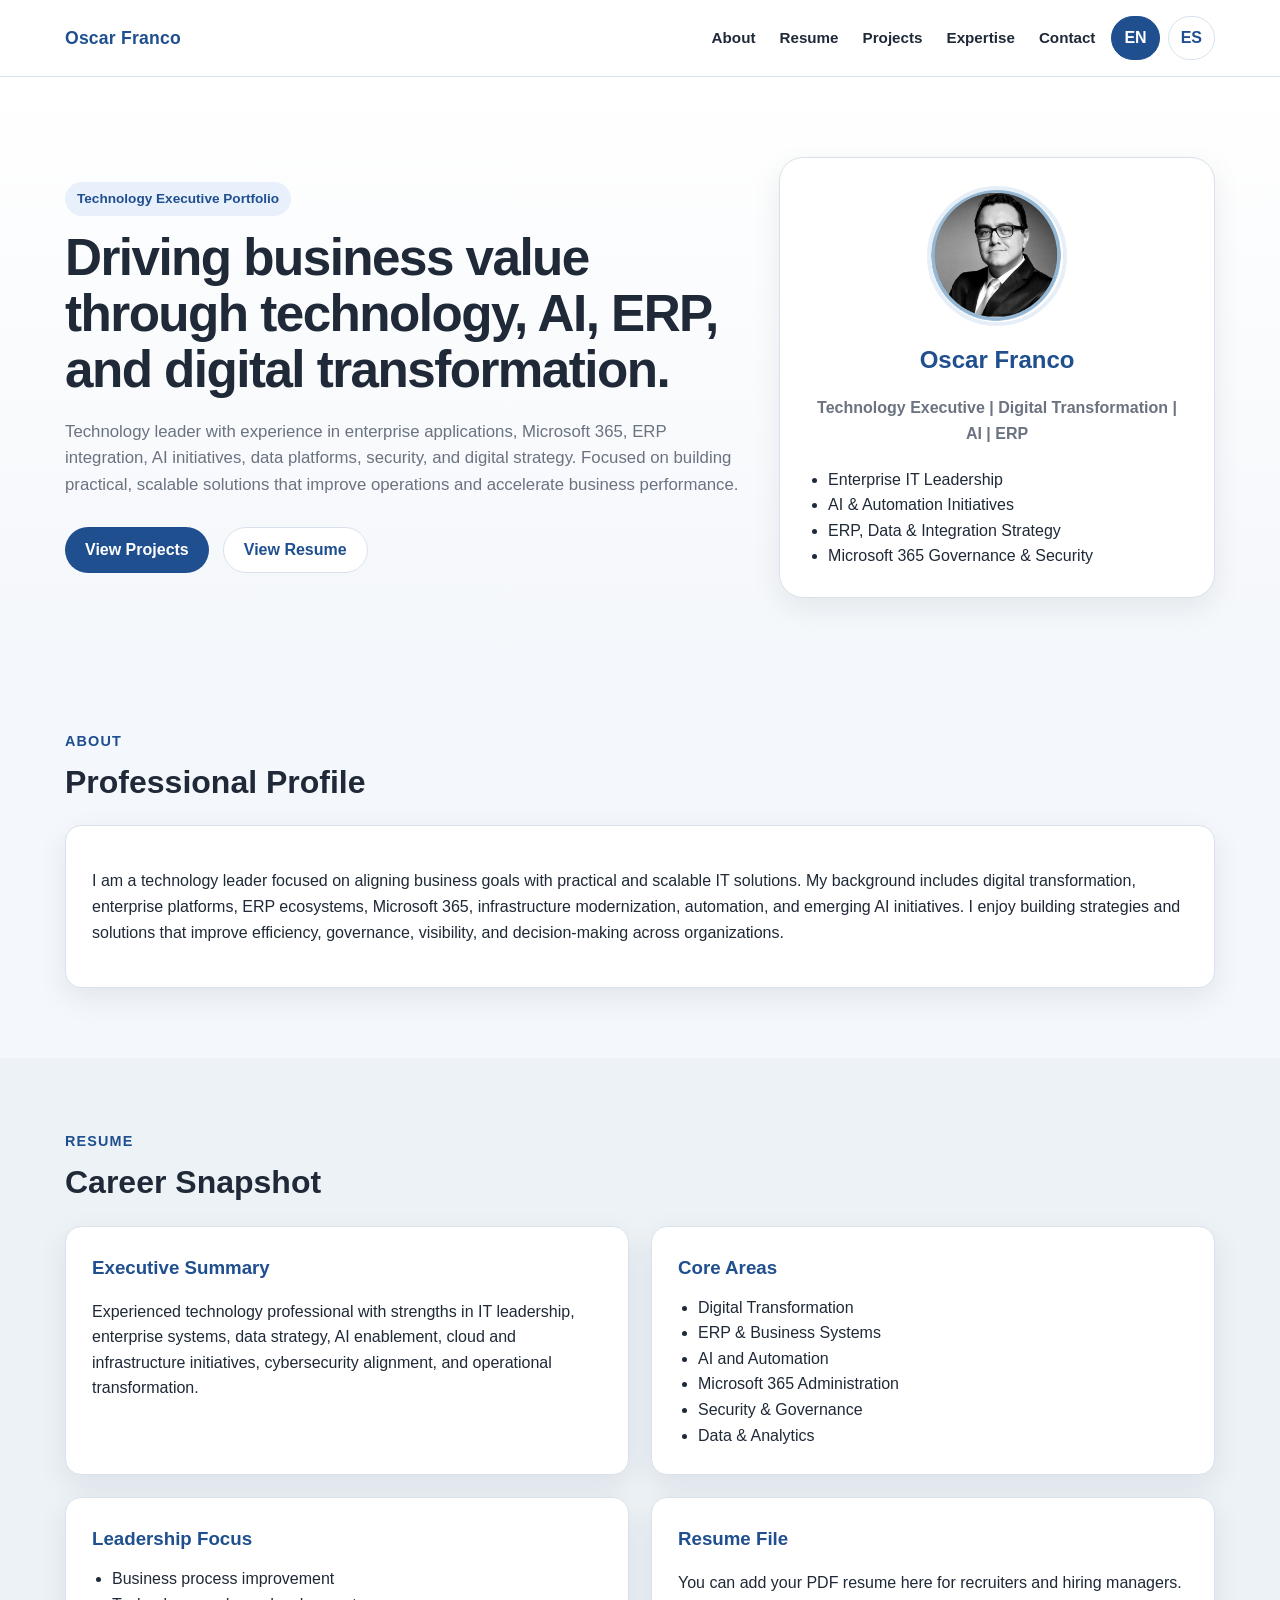
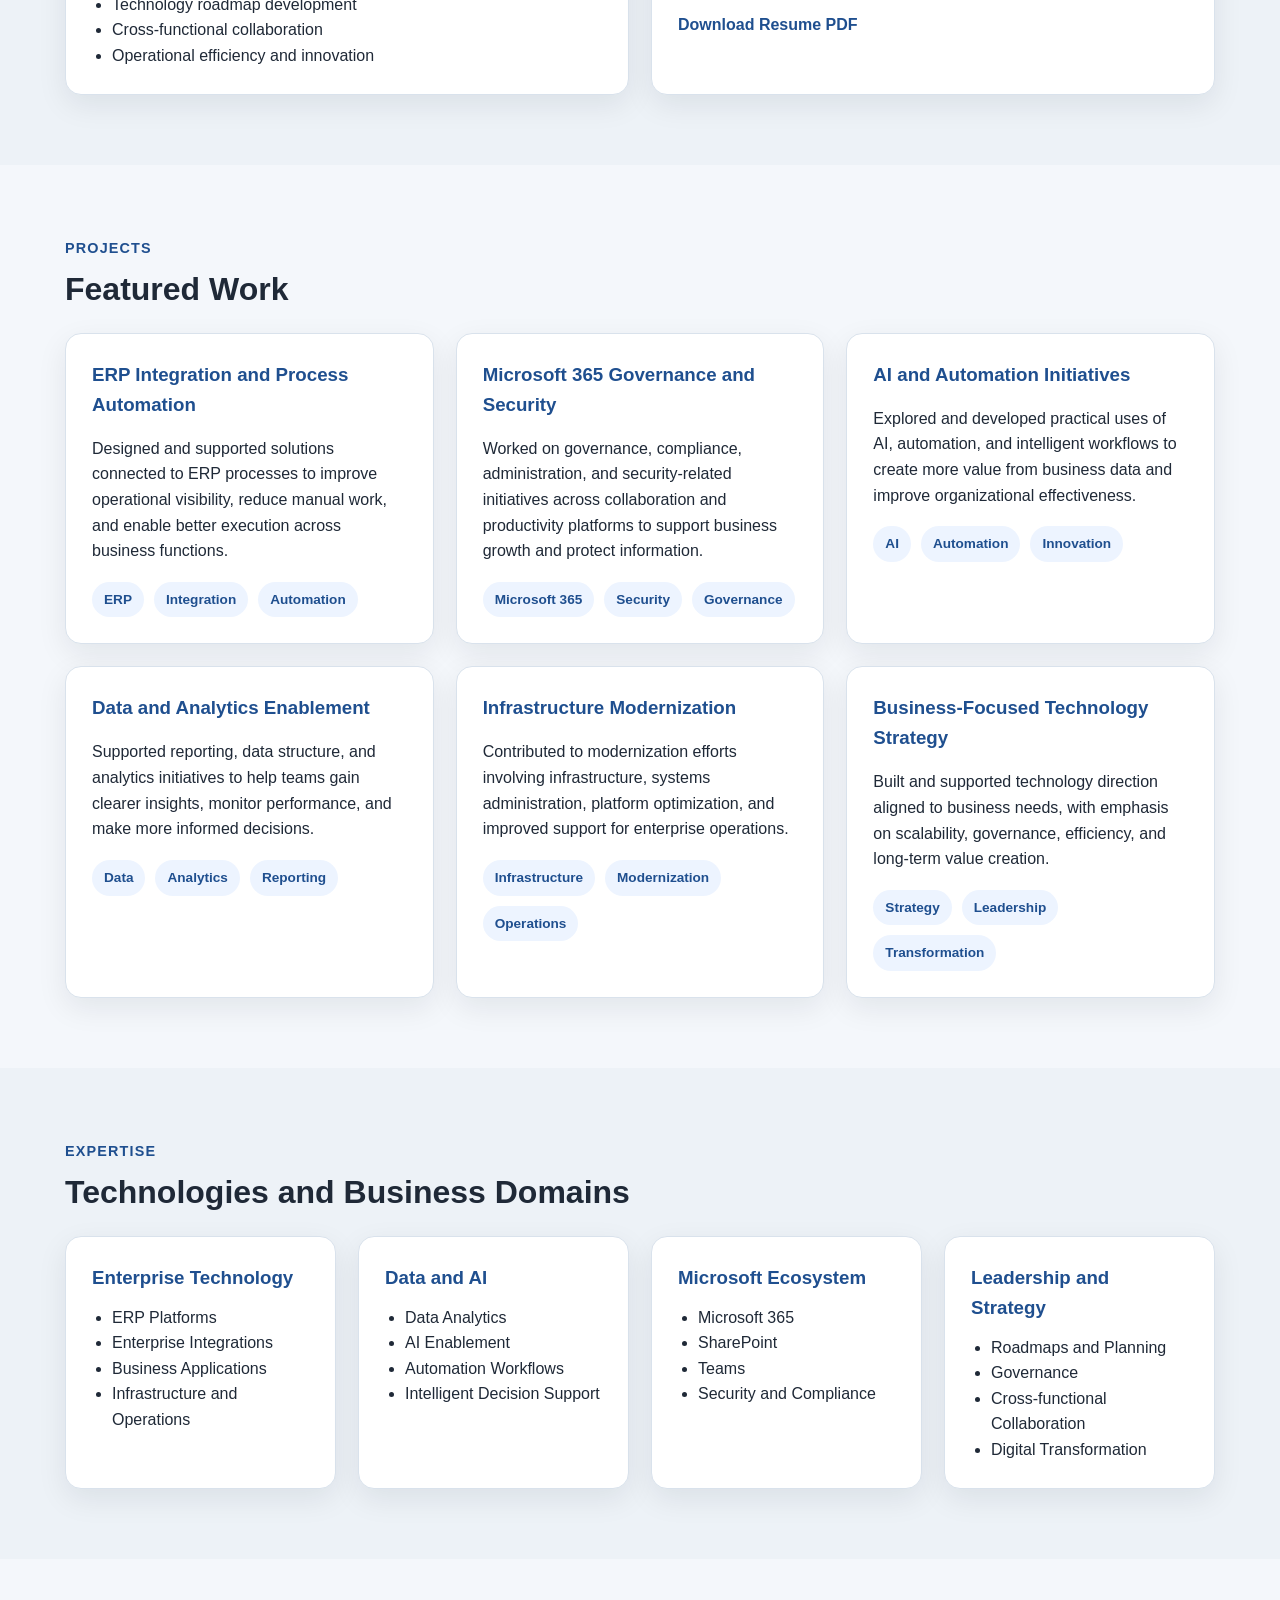
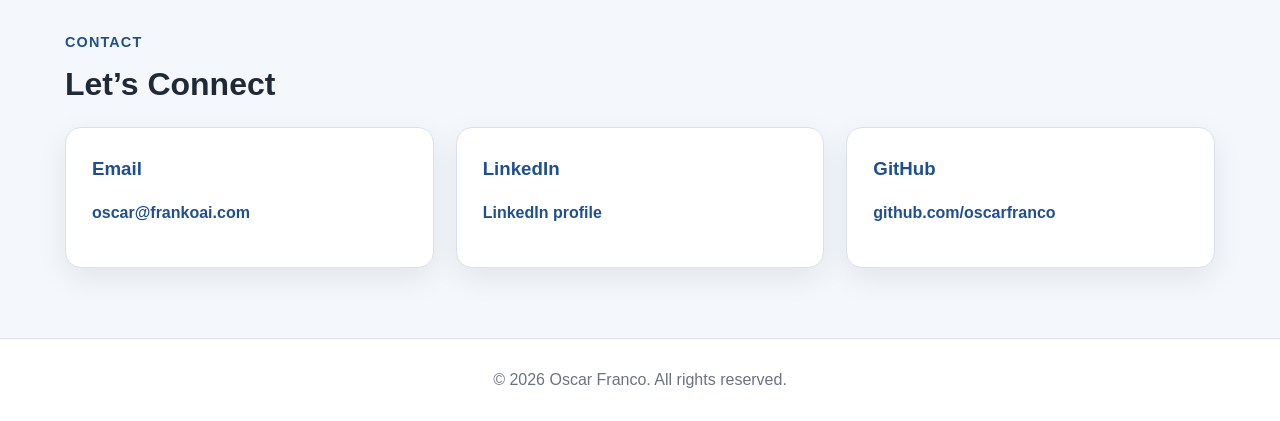
==== commit 193593c6: "Polish styles and update site content Small UI polish and content updates across CSS and HTML. CSS t" ====
--- a/index.html
+++ b/index.html
@@ -38,10 +38,11 @@
             <div class="container hero-grid">
                 <div class="hero-text">
                     <span class="eyebrow">Technology Executive Portfolio</span>
-                    <h1>Technology Leadership for AI, ERP and Digital Transformation</h1>
+                    <h1>Driving business value through technology, AI, ERP, and digital transformation.</h1>
                     <p class="hero-description">
-                        Helping organizations leverage enterprise systems, AI and data to drive operational efficiency,
-                        innovation and digital transformation.
+                        Technology leader with experience in enterprise applications, Microsoft 365, ERP integration,
+                        AI initiatives, data platforms, security, and digital strategy. Focused on building practical,
+                        scalable solutions that improve operations and accelerate business performance.
                     </p>
 
                     <div class="hero-buttons">
@@ -74,9 +75,10 @@
                 </div>
                 <div class="card">
                     <p>
-                        Technology leader focused on aligning business strategy with scalable IT solutions.
-                        Experienced in digital transformation, ERP ecosystems, Microsoft 365 platforms,
-                        infrastructure modernization, data analytics, and AI initiatives.
+                        I am a technology leader focused on aligning business goals with practical and scalable IT solutions.
+                        My background includes digital transformation, enterprise platforms, ERP ecosystems, Microsoft 365,
+                        infrastructure modernization, automation, and emerging AI initiatives. I enjoy building strategies
+                        and solutions that improve efficiency, governance, visibility, and decision-making across organizations.
                     </p>
                 </div>
             </div>
@@ -93,8 +95,8 @@
                     <div class="card">
                         <h3>Executive Summary</h3>
                         <p>
-                            Technology professional with strengths in enterprise systems, data strategy,
-                            AI enablement, cloud and infrastructure initiatives, cybersecurity alignment,
+                            Experienced technology professional with strengths in IT leadership, enterprise systems,
+                            data strategy, AI enablement, cloud and infrastructure initiatives, cybersecurity alignment,
                             and operational transformation.
                         </p>
                     </div>
@@ -103,11 +105,11 @@
                         <h3>Core Areas</h3>
                         <ul class="clean-list">
                             <li>Digital Transformation</li>
-                            <li>ERP Systems</li>
-                            <li>Artificial Intelligence</li>
+                            <li>ERP & Business Systems</li>
+                            <li>AI and Automation</li>
                             <li>Microsoft 365 Administration</li>
                             <li>Security & Governance</li>
-                            <li>Data Analytics</li>
+                            <li>Data & Analytics</li>
                         </ul>
                     </div>
 
@@ -123,7 +125,7 @@
 
                     <div class="card">
                         <h3>Resume File</h3>
-                        <p>You can download my full resume below.</p>
+                        <p>You can add your PDF resume here for recruiters and hiring managers.</p>
                         <a class="text-link" href="resume.pdf" target="_blank">Download Resume PDF</a>
                     </div>
                 </div>
@@ -140,7 +142,10 @@
                 <div class="project-grid">
                     <article class="card project-card">
                         <h3>ERP Integration and Process Automation</h3>
-                        <p>Solutions designed to connect ERP processes with automation capabilities, improving operational visibility and reducing manual tasks.</p>
+                        <p>
+                            Designed and supported solutions connected to ERP processes to improve operational visibility,
+                            reduce manual work, and enable better execution across business functions.
+                        </p>
                         <div class="tags">
                             <span>ERP</span>
                             <span>Integration</span>
@@ -150,7 +155,10 @@
 
                     <article class="card project-card">
                         <h3>Microsoft 365 Governance and Security</h3>
-                        <p>Implementation of governance frameworks and security practices across enterprise collaboration platforms.</p>
+                        <p>
+                            Worked on governance, compliance, administration, and security-related initiatives across
+                            collaboration and productivity platforms to support business growth and protect information.
+                        </p>
                         <div class="tags">
                             <span>Microsoft 365</span>
                             <span>Security</span>
@@ -160,13 +168,55 @@
 
                     <article class="card project-card">
                         <h3>AI and Automation Initiatives</h3>
-                        <p>Exploration of AI powered automation solutions designed to improve decision-making and workflow efficiency.</p>
+                        <p>
+                            Explored and developed practical uses of AI, automation, and intelligent workflows to create
+                            more value from business data and improve organizational effectiveness.
+                        </p>
                         <div class="tags">
                             <span>AI</span>
                             <span>Automation</span>
                             <span>Innovation</span>
                         </div>
                     </article>
+
+                    <article class="card project-card">
+                        <h3>Data and Analytics Enablement</h3>
+                        <p>
+                            Supported reporting, data structure, and analytics initiatives to help teams gain clearer insights,
+                            monitor performance, and make more informed decisions.
+                        </p>
+                        <div class="tags">
+                            <span>Data</span>
+                            <span>Analytics</span>
+                            <span>Reporting</span>
+                        </div>
+                    </article>
+
+                    <article class="card project-card">
+                        <h3>Infrastructure Modernization</h3>
+                        <p>
+                            Contributed to modernization efforts involving infrastructure, systems administration,
+                            platform optimization, and improved support for enterprise operations.
+                        </p>
+                        <div class="tags">
+                            <span>Infrastructure</span>
+                            <span>Modernization</span>
+                            <span>Operations</span>
+                        </div>
+                    </article>
+
+                    <article class="card project-card">
+                        <h3>Business-Focused Technology Strategy</h3>
+                        <p>
+                            Built and supported technology direction aligned to business needs, with emphasis on
+                            scalability, governance, efficiency, and long-term value creation.
+                        </p>
+                        <div class="tags">
+                            <span>Strategy</span>
+                            <span>Leadership</span>
+                            <span>Transformation</span>
+                        </div>
+                    </article>
                 </div>
             </div>
         </section>
@@ -175,7 +225,7 @@
             <div class="container">
                 <div class="section-heading">
                     <span class="section-tag">Expertise</span>
-                    <h2>Technologies and Domains</h2>
+                    <h2>Technologies and Business Domains</h2>
                 </div>
 
                 <div class="skills-grid">
@@ -185,17 +235,17 @@
                             <li>ERP Platforms</li>
                             <li>Enterprise Integrations</li>
                             <li>Business Applications</li>
-                            <li>Infrastructure</li>
-                        </ul>
-                    </div>
-
-                    <div class="card">
-                        <h3>Data & AI</h3>
-                        <ul class="clean-list">
-                            <li>Machine Learning</li>
-                            <li>AI Solutions</li>
+                            <li>Infrastructure and Operations</li>
+                        </ul>
+                    </div>
+
+                    <div class="card">
+                        <h3>Data and AI</h3>
+                        <ul class="clean-list">
                             <li>Data Analytics</li>
-                            <li>Automation</li>
+                            <li>AI Enablement</li>
+                            <li>Automation Workflows</li>
+                            <li>Intelligent Decision Support</li>
                         </ul>
                     </div>
 
@@ -205,17 +255,17 @@
                             <li>Microsoft 365</li>
                             <li>SharePoint</li>
                             <li>Teams</li>
-                            <li>Security & Compliance</li>
-                        </ul>
-                    </div>
-
-                    <div class="card">
-                        <h3>Leadership</h3>
-                        <ul class="clean-list">
-                            <li>Technology Strategy</li>
+                            <li>Security and Compliance</li>
+                        </ul>
+                    </div>
+
+                    <div class="card">
+                        <h3>Leadership and Strategy</h3>
+                        <ul class="clean-list">
+                            <li>Roadmaps and Planning</li>
+                            <li>Governance</li>
+                            <li>Cross-functional Collaboration</li>
                             <li>Digital Transformation</li>
-                            <li>Governance</li>
-                            <li>Cross-functional Leadership</li>
                         </ul>
                     </div>
                 </div>
@@ -226,7 +276,7 @@
             <div class="container">
                 <div class="section-heading">
                     <span class="section-tag">Contact</span>
-                    <h2>Let's Connect</h2>
+                    <h2>Let’s Connect</h2>
                 </div>
 
                 <div class="contact-grid">
@@ -237,7 +287,7 @@
 
                     <div class="card">
                         <h3>LinkedIn</h3>
-                        <p><a class="text-link" href="https://www.linkedin.com/in/oscar-roberto-franco-gonzalez" target="_blank">LinkedIn Profile</a></p>
+                        <p><a class="text-link" href="https://www.linkedin.com/in/oscar-roberto-franco-gonzalez" target="_blank">LinkedIn profile</a></p>
                     </div>
 
                     <div class="card">
--- a/css/style.css
+++ b/css/style.css
@@ -1,7 +1,98 @@
+:root {
+    --bg: #f4f7fb;
+    --bg-alt: #edf2f7;
+    --surface: #ffffff;
+    --text: #1f2937;
+    --muted: #6b7280;
+    --primary: #1f4f8f;
+    --primary-dark: #163b69;
+    --border: #d9e2ec;
+    --shadow: 0 10px 30px rgba(15, 23, 42, 0.08);
+    --radius: 16px;
+    --container: 1150px;
+}
+
+* {
+    box-sizing: border-box;
+}
+
+html {
+    scroll-behavior: smooth;
+}
+
+body {
+    margin: 0;
+    font-family: "Segoe UI", Tahoma, Arial, sans-serif;
+    background: var(--bg);
+    color: var(--text);
+    line-height: 1.6;
+}
+
+img {
+    max-width: 100%;
+    display: block;
+}
+
+a {
+    color: inherit;
+    text-decoration: none;
+}
+
+.container {
+    width: min(92%, var(--container));
+    margin: 0 auto;
+}
+
+.site-header {
+    position: sticky;
+    top: 0;
+    z-index: 1000;
+    background: rgba(255, 255, 255, 0.92);
+    backdrop-filter: blur(10px);
+    border-bottom: 1px solid var(--border);
+}
+
+.nav-container {
+    display: flex;
+    align-items: center;
+    justify-content: space-between;
+    min-height: 76px;
+    gap: 16px;
+}
+
+.brand a {
+    font-size: 1.1rem;
+    font-weight: 700;
+    color: var(--primary);
+    letter-spacing: 0.2px;
+}
+
+nav {
+    margin-left: auto;
+}
+
+.nav-list {
+    list-style: none;
+    display: flex;
+    gap: 24px;
+    margin: 0;
+    padding: 0;
+}
+
+.nav-list a {
+    color: var(--text);
+    font-weight: 600;
+    font-size: 0.95rem;
+    transition: color 0.2s ease;
+}
+
+.nav-list a:hover {
+    color: var(--primary);
+}
+
 .language-switcher {
     display: flex;
     gap: 8px;
-    margin-left: 16px;
 }
 
 .lang-link {
@@ -11,7 +102,6 @@
     padding: 8px 12px;
     border-radius: 999px;
     font-weight: 700;
-    text-decoration: none;
     transition: all 0.2s ease;
 }
 
@@ -23,6 +113,104 @@
     background: var(--primary);
     color: white;
     border-color: var(--primary);
+}
+
+.menu-toggle {
+    display: none;
+    font-size: 1.5rem;
+    background: transparent;
+    border: none;
+    cursor: pointer;
+    color: var(--primary);
+}
+
+.hero {
+    padding: 80px 0 60px;
+    background: linear-gradient(180deg, #ffffff 0%, #f4f7fb 100%);
+}
+
+.hero-grid {
+    display: grid;
+    grid-template-columns: 1.4fr 0.9fr;
+    gap: 36px;
+    align-items: center;
+}
+
+.eyebrow {
+    display: inline-block;
+    margin-bottom: 14px;
+    padding: 6px 12px;
+    border-radius: 999px;
+    background: #e8f0fb;
+    color: var(--primary);
+    font-size: 0.85rem;
+    font-weight: 700;
+}
+
+.hero h1 {
+    margin: 0 0 20px;
+    font-size: clamp(2.2rem, 4vw, 3.8rem);
+    line-height: 1.1;
+    letter-spacing: -0.03em;
+    max-width: 760px;
+}
+
+.hero-description {
+    font-size: 1.05rem;
+    color: var(--muted);
+    max-width: 700px;
+    margin-bottom: 28px;
+}
+
+.hero-buttons {
+    display: flex;
+    gap: 14px;
+    flex-wrap: wrap;
+}
+
+.btn {
+    display: inline-flex;
+    align-items: center;
+    justify-content: center;
+    min-height: 46px;
+    padding: 0 20px;
+    border-radius: 999px;
+    font-weight: 700;
+    transition: transform 0.2s ease, background 0.2s ease;
+}
+
+.btn:hover {
+    transform: translateY(-1px);
+}
+
+.btn-primary {
+    background: var(--primary);
+    color: white;
+}
+
+.btn-primary:hover {
+    background: var(--primary-dark);
+}
+
+.btn-secondary {
+    background: white;
+    color: var(--primary);
+    border: 1px solid var(--border);
+}
+
+.hero-card {
+    display: flex;
+    justify-content: center;
+}
+
+.profile-card {
+    width: 100%;
+    background: var(--surface);
+    border: 1px solid var(--border);
+    border-radius: 24px;
+    padding: 28px;
+    box-shadow: var(--shadow);
+    text-align: center;
 }
 
 .profile-photo {
@@ -30,10 +218,203 @@
     height: 140px;
     border-radius: 50%;
     object-fit: cover;
-    margin-bottom: 15px;
+    margin: 0 auto 15px;
     border: 4px solid #e6eef7;
 }
 
-.profile-card {
+.profile-card h2 {
+    margin-top: 0;
+    margin-bottom: 8px;
+    color: var(--primary);
+}
+
+.role {
+    color: var(--muted);
+    font-weight: 600;
+    margin-bottom: 20px;
+}
+
+.profile-highlights {
+    margin: 0;
+    padding-left: 20px;
+    text-align: left;
+}
+
+.section {
+    padding: 70px 0;
+}
+
+.section-alt {
+    background: var(--bg-alt);
+}
+
+.section-heading {
+    margin-bottom: 24px;
+}
+
+.section-tag {
+    display: inline-block;
+    margin-bottom: 10px;
+    color: var(--primary);
+    font-weight: 700;
+    font-size: 0.9rem;
+    text-transform: uppercase;
+    letter-spacing: 0.08em;
+}
+
+.section-heading h2 {
+    margin: 0;
+    font-size: 2rem;
+    line-height: 1.2;
+}
+
+.card {
+    background: var(--surface);
+    border: 1px solid var(--border);
+    border-radius: var(--radius);
+    padding: 26px;
+    box-shadow: var(--shadow);
+}
+
+.resume-grid,
+.project-grid,
+.skills-grid,
+.contact-grid {
+    display: grid;
+    gap: 22px;
+}
+
+.resume-grid {
+    grid-template-columns: repeat(2, minmax(0, 1fr));
+}
+
+.project-grid {
+    grid-template-columns: repeat(3, minmax(0, 1fr));
+}
+
+.skills-grid {
+    grid-template-columns: repeat(4, minmax(0, 1fr));
+}
+
+.contact-grid {
+    grid-template-columns: repeat(3, minmax(0, 1fr));
+}
+
+.card h3 {
+    margin-top: 0;
+    margin-bottom: 12px;
+    color: var(--primary);
+}
+
+.clean-list {
+    margin: 0;
+    padding-left: 20px;
+}
+
+.project-card p {
+    margin-bottom: 18px;
+}
+
+.tags {
+    display: flex;
+    flex-wrap: wrap;
+    gap: 10px;
+}
+
+.tags span {
+    display: inline-block;
+    padding: 7px 12px;
+    border-radius: 999px;
+    background: #edf4ff;
+    color: var(--primary);
+    font-size: 0.85rem;
+    font-weight: 700;
+}
+
+.text-link {
+    color: var(--primary);
+    font-weight: 700;
+}
+
+.text-link:hover {
+    text-decoration: underline;
+}
+
+.site-footer {
+    padding: 28px 0;
+    border-top: 1px solid var(--border);
+    background: white;
+}
+
+.site-footer p {
+    margin: 0;
+    color: var(--muted);
     text-align: center;
+}
+
+@media (max-width: 1024px) {
+    .hero-grid,
+    .project-grid,
+    .skills-grid,
+    .contact-grid,
+    .resume-grid {
+        grid-template-columns: 1fr 1fr;
+    }
+}
+
+@media (max-width: 768px) {
+    .menu-toggle {
+        display: block;
+    }
+
+    nav {
+        margin-left: 0;
+    }
+
+    .nav-list {
+        position: absolute;
+        top: 76px;
+        right: 4%;
+        left: 4%;
+        display: none;
+        flex-direction: column;
+        gap: 14px;
+        padding: 18px;
+        background: white;
+        border: 1px solid var(--border);
+        border-radius: 16px;
+        box-shadow: var(--shadow);
+    }
+
+    .nav-list.active {
+        display: flex;
+    }
+
+    .hero {
+        padding-top: 48px;
+    }
+
+    .hero-grid,
+    .project-grid,
+    .skills-grid,
+    .contact-grid,
+    .resume-grid {
+        grid-template-columns: 1fr;
+    }
+
+    .hero h1 {
+        font-size: 2.2rem;
+    }
+
+    .section {
+        padding: 56px 0;
+    }
+
+    .nav-container {
+        flex-wrap: wrap;
+    }
+
+    .language-switcher {
+        margin-left: auto;
+    }
 }
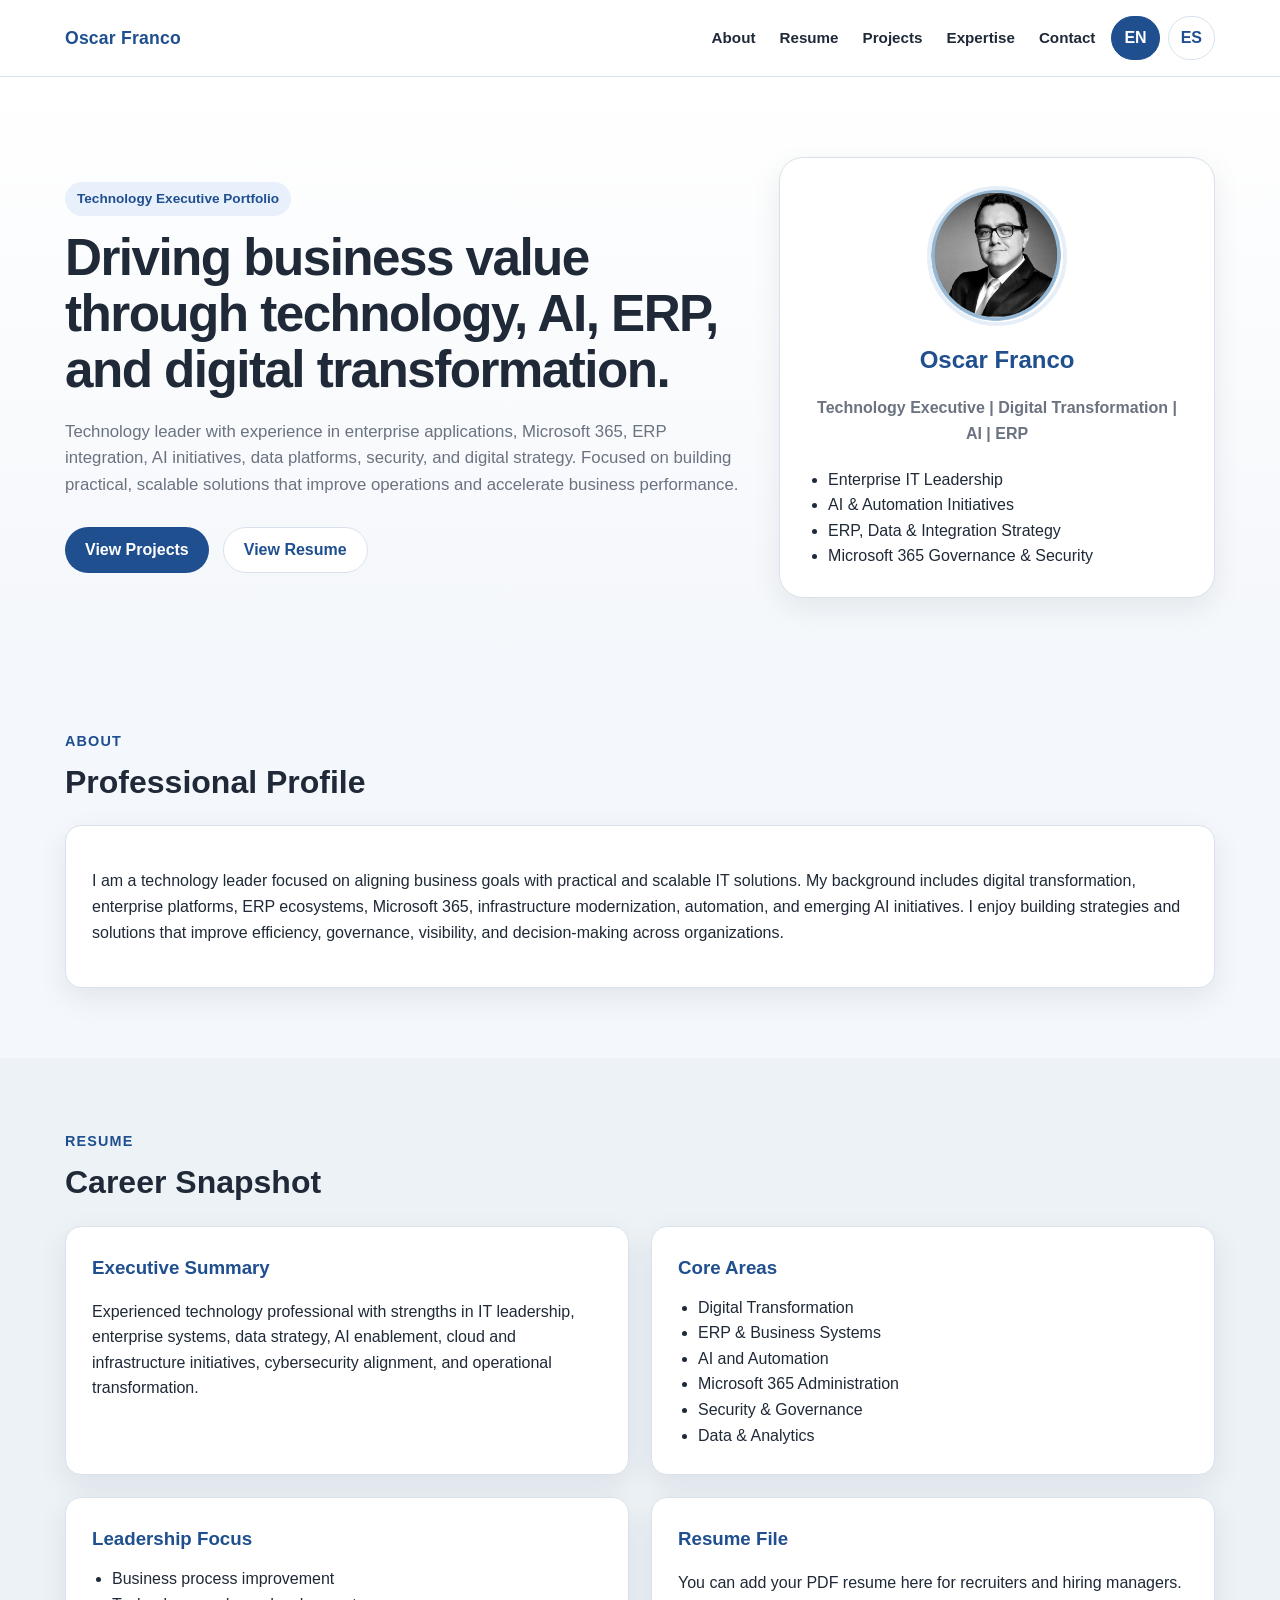
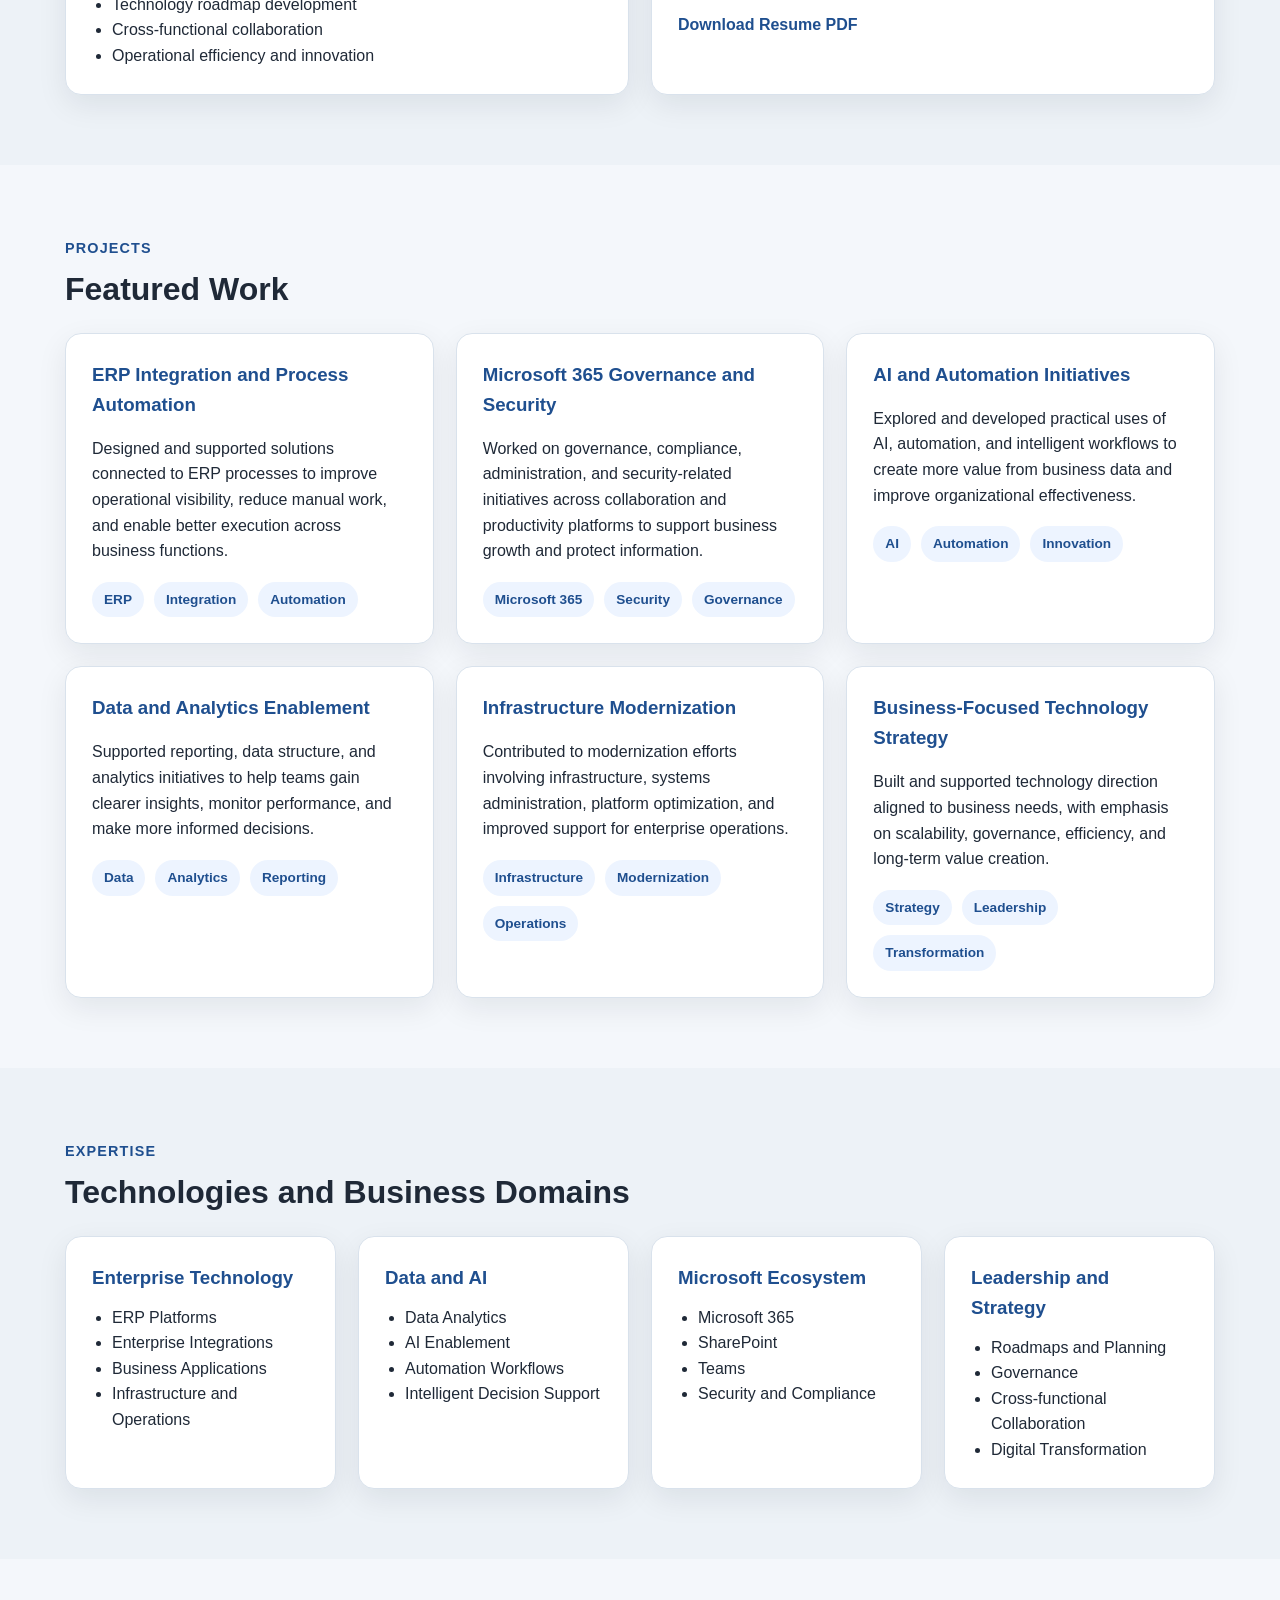
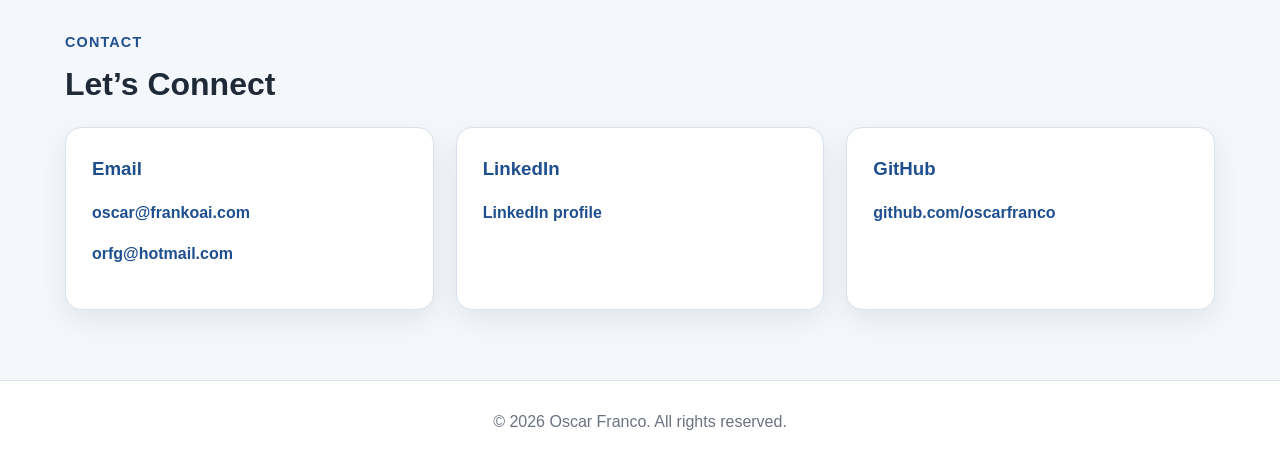
==== commit 198c0397: "Add alternate contact email to pages Add a second mailto link (orfg@hotmail.com) to the Email contac" ====
--- a/index.html
+++ b/index.html
@@ -283,6 +283,7 @@
                     <div class="card">
                         <h3>Email</h3>
                         <p><a class="text-link" href="mailto:oscar@frankoai.com">oscar@frankoai.com</a></p>
+                        <p><a class="text-link" href="mailto:orfg@hotmail.com">orfg@hotmail.com</a></p>
                     </div>
 
                     <div class="card">
